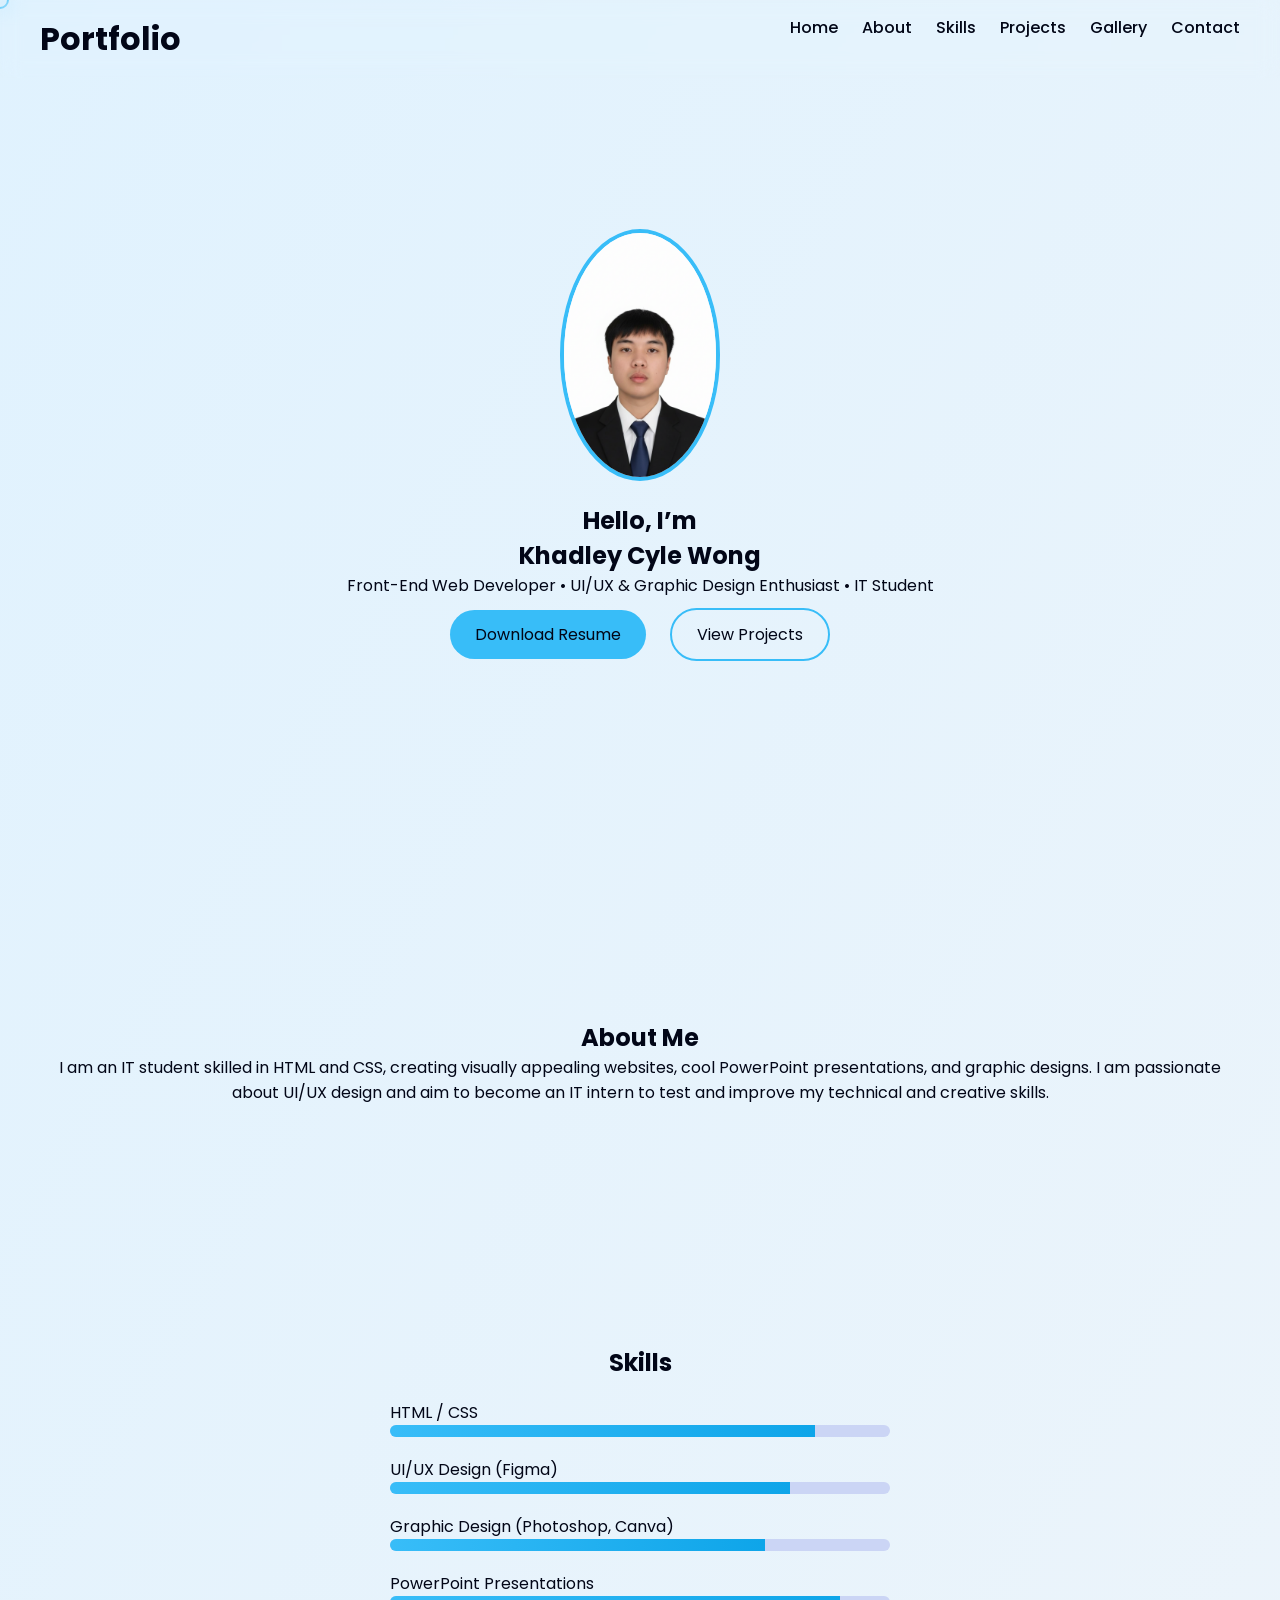
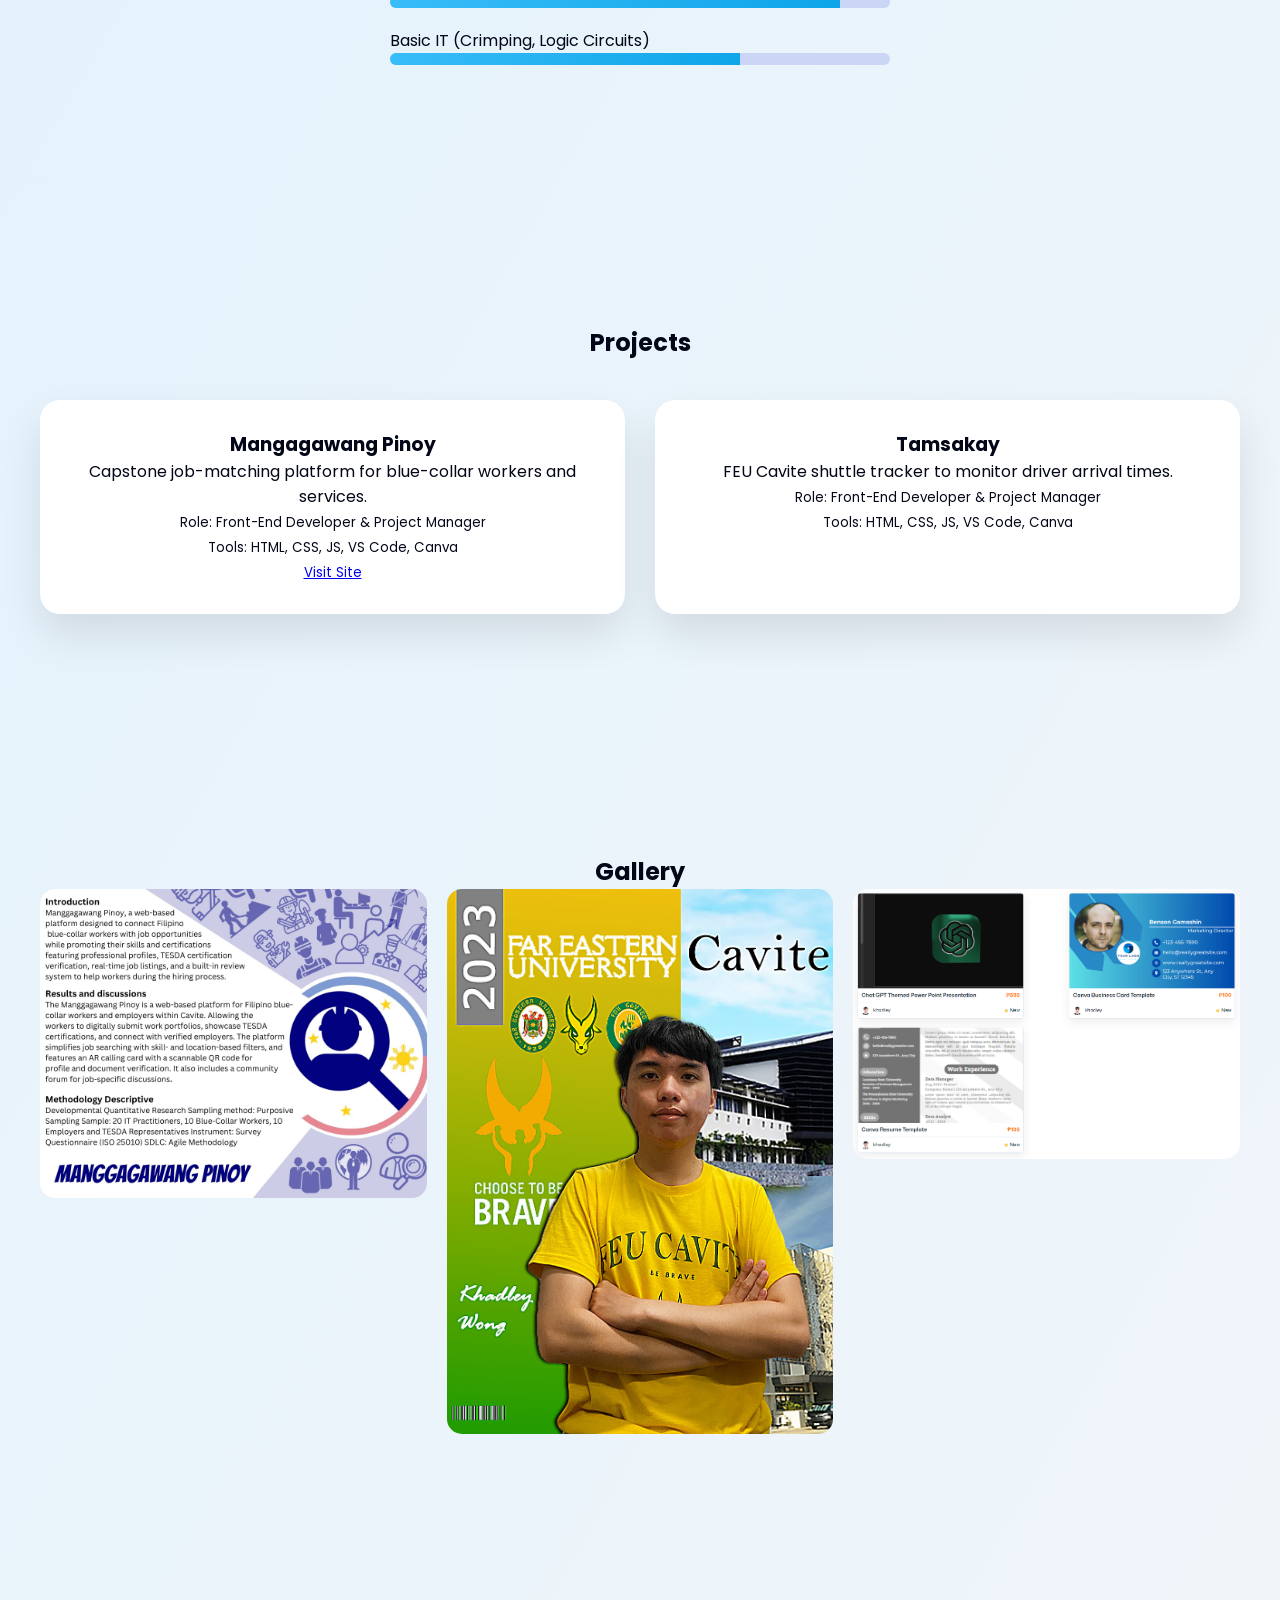
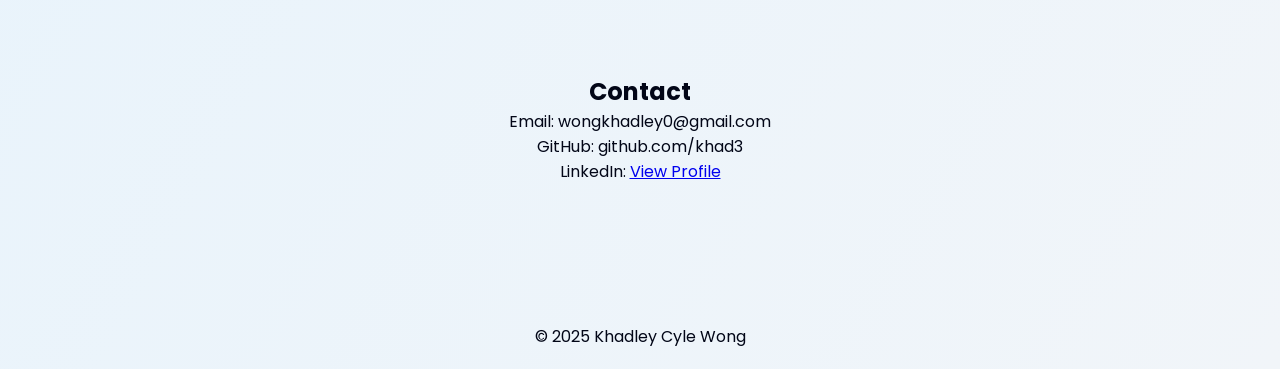
==== index.html @ 045ed9ed "gallery images are now available" ====
<!DOCTYPE html>
<html lang="en">
<head>
  <meta charset="UTF-8">
  <meta name="viewport" content="width=device-width, initial-scale=1.0">
  <title>Khadley Cyle Wong | Portfolio</title>

  <link rel="stylesheet" href="style.css">
  <link href="https://fonts.googleapis.com/css2?family=Poppins:wght@300;400;600;700&display=swap" rel="stylesheet">
</head>
<body>

<!-- LOADER -->
<div id="loader">
  <span>Loading Portfolio...</span>
</div>

<!-- CUSTOM CURSOR -->
<div class="cursor"></div>

<header>
  <h1 class="logo">Portfolio</h1>
  <nav>
    <a href="#home">Home</a>
    <a href="#about">About</a>
    <a href="#skills">Skills</a>
    <a href="#projects">Projects</a>
    <a href="#gallery">Gallery</a>
    <a href="#contact">Contact</a>
  </nav>
</header>

<!-- HERO -->
<section id="home" class="hero">
  <div class="hero-content">
    <img src="images/profilepic.png" class="profile">
    <h2>Hello, I’m</h2>
    <h1 class="typing"></h1>
    <p>Front-End Web Developer • UI/UX & Graphic Design Enthusiast • IT Student</p>

    <div class="hero-buttons">
     <a href="files/resume.pdf" target="_blank" class="btn">
  Download Resume
</a>

      <a href="#projects" class="btn outline">View Projects</a>
    </div>
  </div>
</section>

<!-- ABOUT -->
<section id="about" class="section fade">
  <h2>About Me</h2>
  <p>
    I am an IT student skilled in HTML and CSS, creating visually appealing
    websites, cool PowerPoint presentations, and graphic designs.
    I am passionate about UI/UX design and aim to become an IT intern
    to test and improve my technical and creative skills.
  </p>
</section>

<!-- SKILLS -->
<section id="skills" class="section fade">
  <h2>Skills</h2>

  <div class="skill">
    <span>HTML / CSS</span>
    <div class="bar"><div style="width:85%"></div></div>
  </div>

  <div class="skill">
    <span>UI/UX Design (Figma)</span>
    <div class="bar"><div style="width:80%"></div></div>
  </div>

  <div class="skill">
    <span>Graphic Design (Photoshop, Canva)</span>
    <div class="bar"><div style="width:75%"></div></div>
  </div>

  <div class="skill">
    <span>PowerPoint Presentations</span>
    <div class="bar"><div style="width:90%"></div></div>
  </div>

  <div class="skill">
    <span>Basic IT (Crimping, Logic Circuits)</span>
    <div class="bar"><div style="width:70%"></div></div>
  </div>
</section>

<!-- PROJECTS -->
<section id="projects" class="section fade">
  <h2>Projects</h2>

  <div class="cards">

    <div class="card">
      <h3>Mangagawang Pinoy</h3>
      <p>
        Capstone job-matching platform for blue-collar workers and services.
      </p>
      <small>
        Role: Front-End Developer & Project Manager<br>
        Tools: HTML, CSS, JS, VS Code, Canva<br>
        <a href="https://manggagawangpinoy.com" target="_blank">Visit Site</a>
      </small>
    </div>

    <div class="card">
      <h3>Tamsakay</h3>
      <p>
        FEU Cavite shuttle tracker to monitor driver arrival times.
      </p>
      <small>
        Role: Front-End Developer & Project Manager<br>
        Tools: HTML, CSS, JS, VS Code, Canva
      </small>
    </div>

  </div>
</section>

<!-- GALLERY -->
<section id="gallery" class="section fade">
  <h2>Gallery</h2>

  <div class="gallery">
    <img src="images/gallery-1.png">
    <img src="images/gallery-2.png">
    <img src="images/gallery-3.png">
  </div>
</section>

<!-- CONTACT -->
<section id="contact" class="section fade">
  <h2>Contact</h2>
  <p>Email: wongkhadley0@gmail.com</p>
  <p>GitHub: github.com/khad3</p>
  <p>
    LinkedIn:
    <a href="https://www.linkedin.com/in/khadley-cyle-wong-864370286/" target="_blank">
      View Profile
    </a>
  </p>
</section>

<footer>
  <p>© 2025 Khadley Cyle Wong</p>
</footer>

<script src="script.js"></script>
</body>
</html>
---- style.css ----
* {
  margin: 0;
  padding: 0;
  box-sizing: border-box;
  font-family: 'Poppins', sans-serif;
}

body {
  background: linear-gradient(120deg, #e0f2fe, #f1f5f9);
  color: #020617;
}

/* LOADER */
#loader {
  position: fixed;
  inset: 0;
  background: #0f172a;
  color: #38bdf8;
  display: flex;
  justify-content: center;
  align-items: center;
  z-index: 9999;
  font-size: 1.5rem;
}

/* CURSOR */
.cursor {
  width: 18px;
  height: 18px;
  border: 2px solid #38bdf8;
  border-radius: 50%;
  position: fixed;
  pointer-events: none;
  transform: translate(-50%, -50%);
}

/* HEADER */
header {
  position: fixed;
  top: 0;
  width: 100%;
  padding: 15px 40px;
  display: flex;
  justify-content: space-between;
  backdrop-filter: blur(10px);
  z-index: 100;
}

nav a {
  margin-left: 20px;
  text-decoration: none;
  color: #020617;
  font-weight: 500;
}

/* HERO */
.hero {
  height: 100vh;
  display: flex;
  justify-content: center;
  align-items: center;
}

.hero-content {
  text-align: center;
  animation: float 4s ease-in-out infinite;
}

@keyframes float {
  0% { transform: translateY(0); }
  50% { transform: translateY(-15px); }
  100% { transform: translateY(0); }
}

.profile {
  width: 160px;
  border-radius: 50%;
  border: 4px solid #38bdf8;
  margin-bottom: 15px;
}

/* BUTTONS */
.btn {
  padding: 12px 25px;
  background: #38bdf8;
  color: #020617;
  border-radius: 30px;
  text-decoration: none;
  margin: 10px;
  display: inline-block;
  transition: transform 0.3s;
}

.btn.outline {
  background: transparent;
  border: 2px solid #38bdf8;
}

.btn:hover {
  transform: scale(1.15);
}

/* SECTIONS */
.section {
  padding: 120px 40px;
  text-align: center;
}

/* SKILLS */
.skill {
  margin: 20px auto;
  max-width: 500px;
  text-align: left;
}

.bar {
  background: #cbd5f5;
  border-radius: 20px;
  overflow: hidden;
}

.bar div {
  height: 12px;
  background: linear-gradient(90deg, #38bdf8, #0ea5e9);
  animation: load 2s;
}

@keyframes load {
  from { width: 0; }
}

/* CARDS */
.cards {
  display: grid;
  grid-template-columns: repeat(auto-fit, minmax(260px, 1fr));
  gap: 30px;
  margin-top: 40px;
}

.card {
  padding: 30px;
  border-radius: 20px;
  background: white;
  box-shadow: 0 20px 40px rgba(0,0,0,0.1);
  transition: transform 0.4s;
}

.card:hover {
  transform: rotateX(8deg) rotateY(-8deg);
}

/* GALLERY */
.gallery {
  display: grid;
  grid-template-columns: repeat(auto-fit, minmax(200px, 1fr));
  gap: 20px;
}

.gallery img {
  width: 100%;
  border-radius: 15px;
  transition: transform 0.3s;
}

.gallery img:hover {
  transform: scale(1.1);
}

/* FADE */
.fade {
  opacity: 0;
  transform: translateY(40px);
  transition: 1s;
}

.fade.show {
  opacity: 1;
  transform: none;
}

/* FOOTER */
footer {
  padding: 20px;
  text-align: center;
}
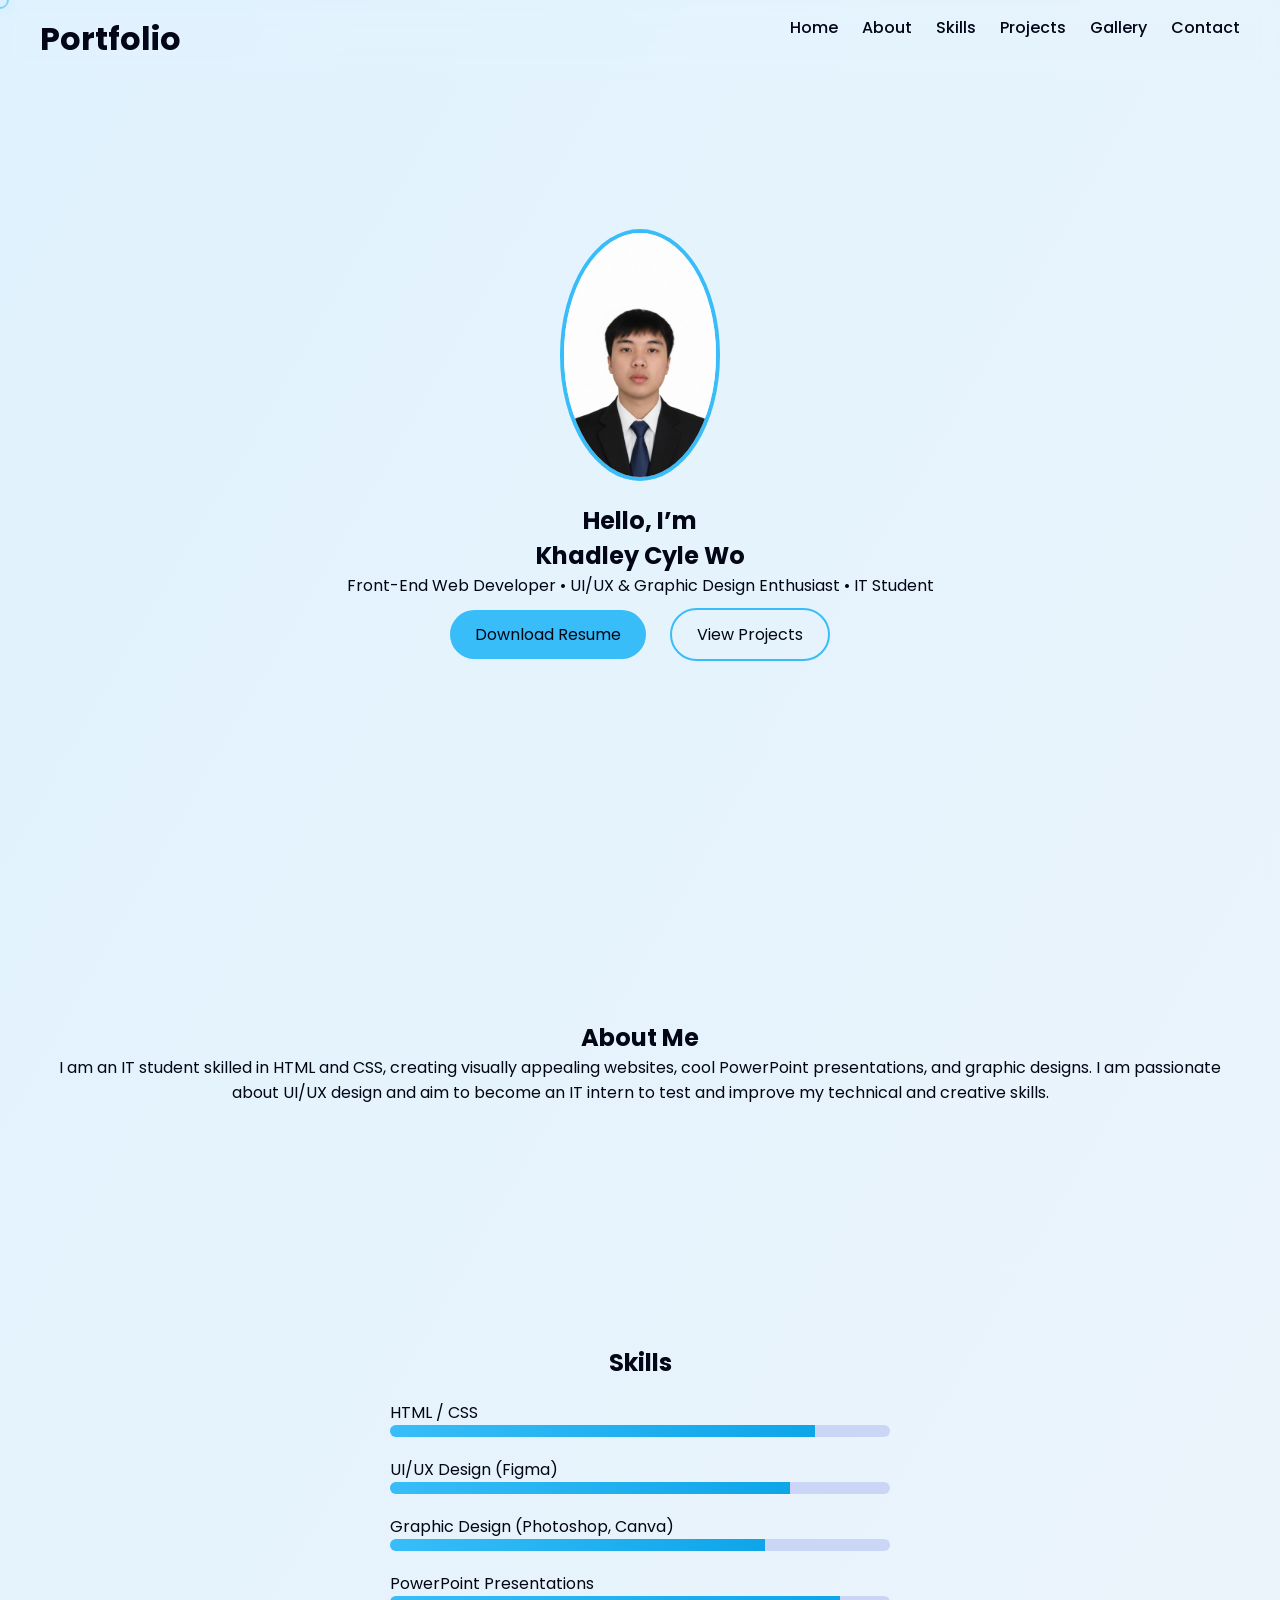
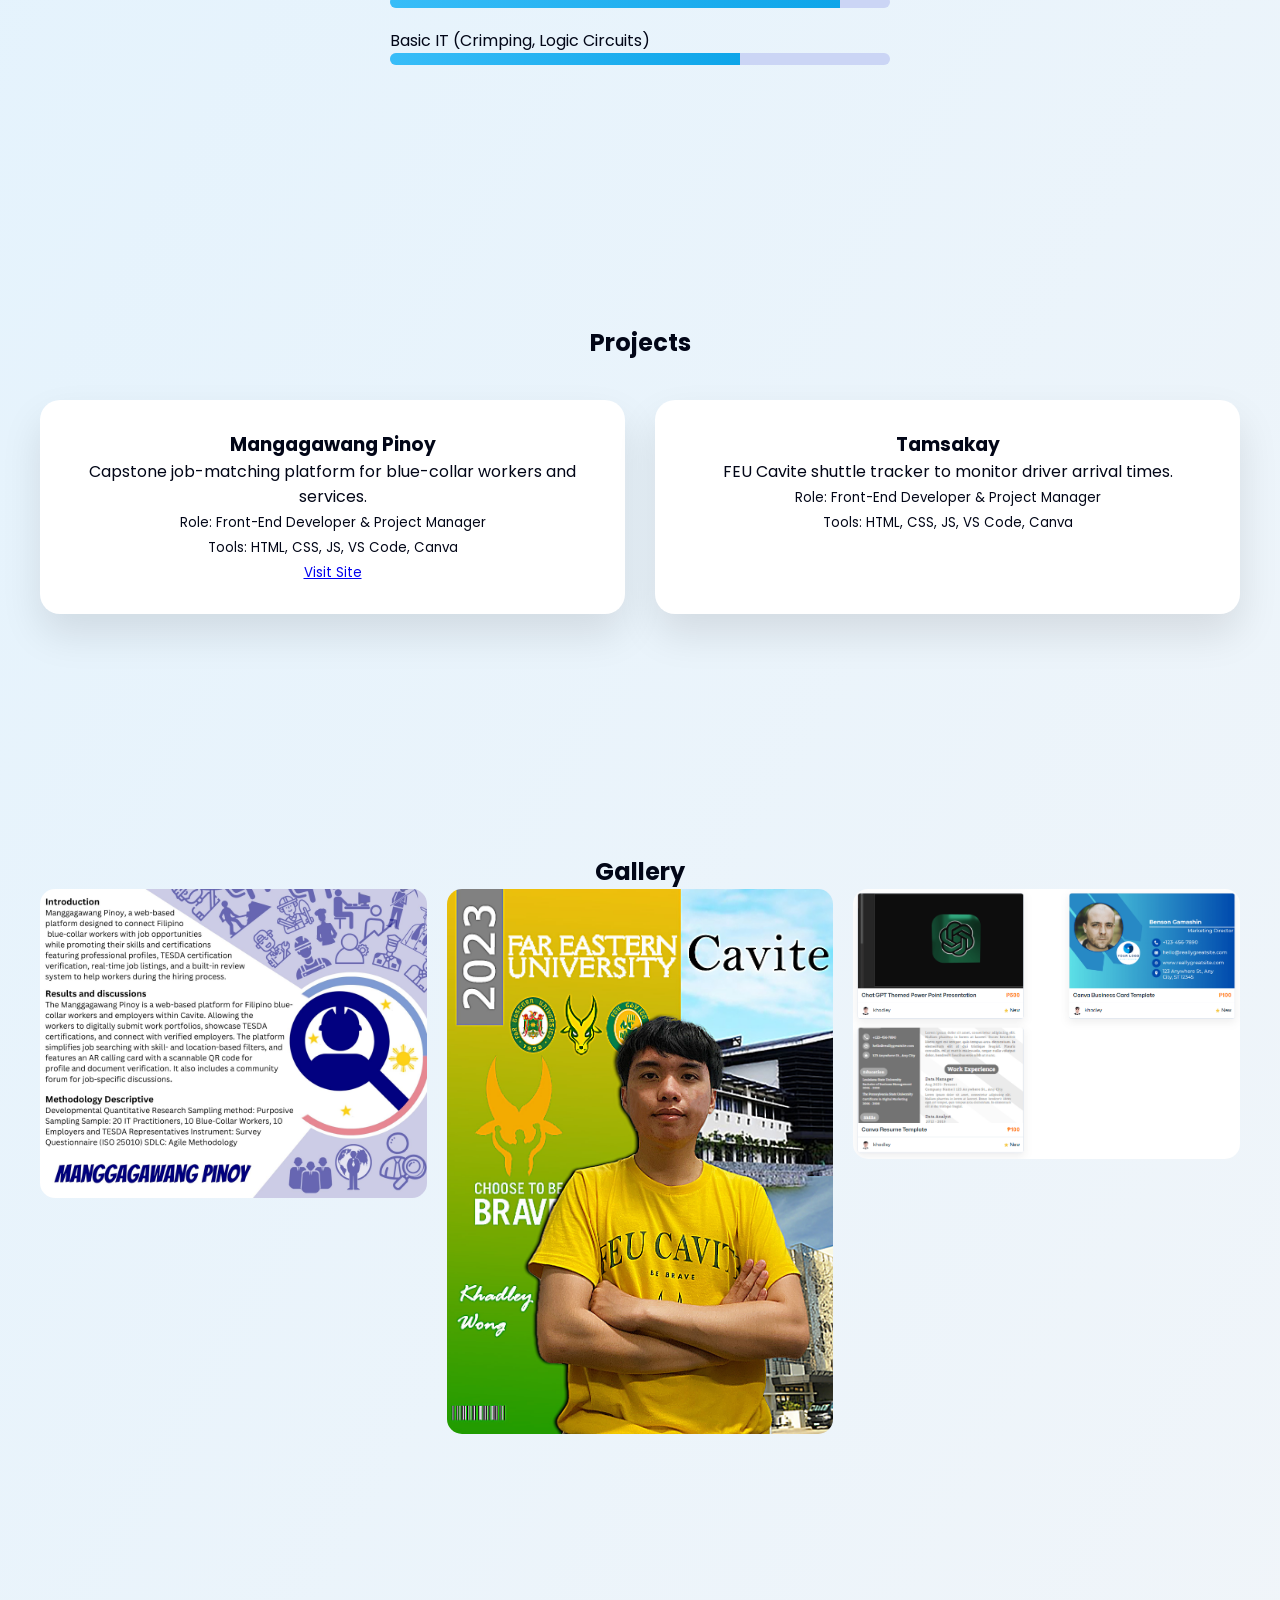
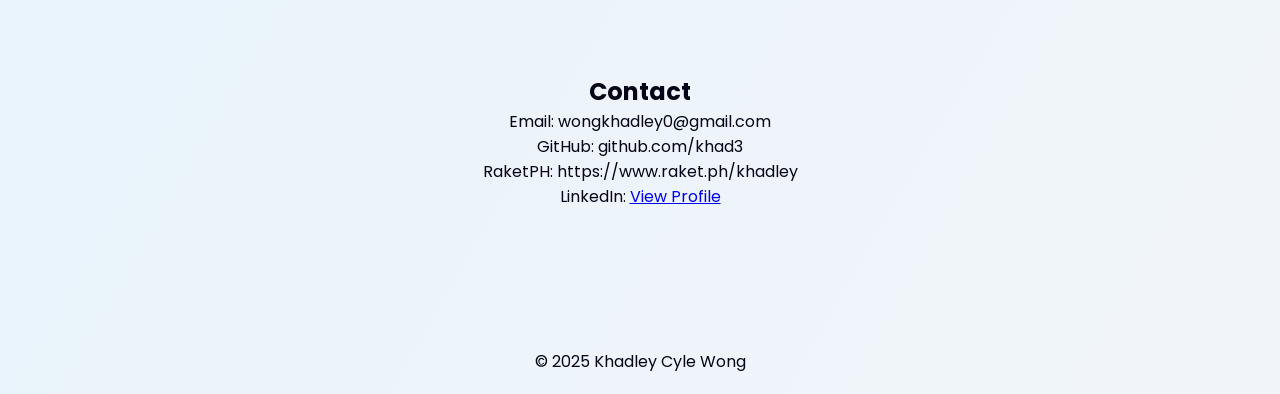
==== commit 76fe8880: "raket contact" ====
--- a/index.html
+++ b/index.html
@@ -137,6 +137,7 @@
   <h2>Contact</h2>
   <p>Email: wongkhadley0@gmail.com</p>
   <p>GitHub: github.com/khad3</p>
+  <p>RaketPH: https://www.raket.ph/khadley</p>
   <p>
     LinkedIn:
     <a href="https://www.linkedin.com/in/khadley-cyle-wong-864370286/" target="_blank">
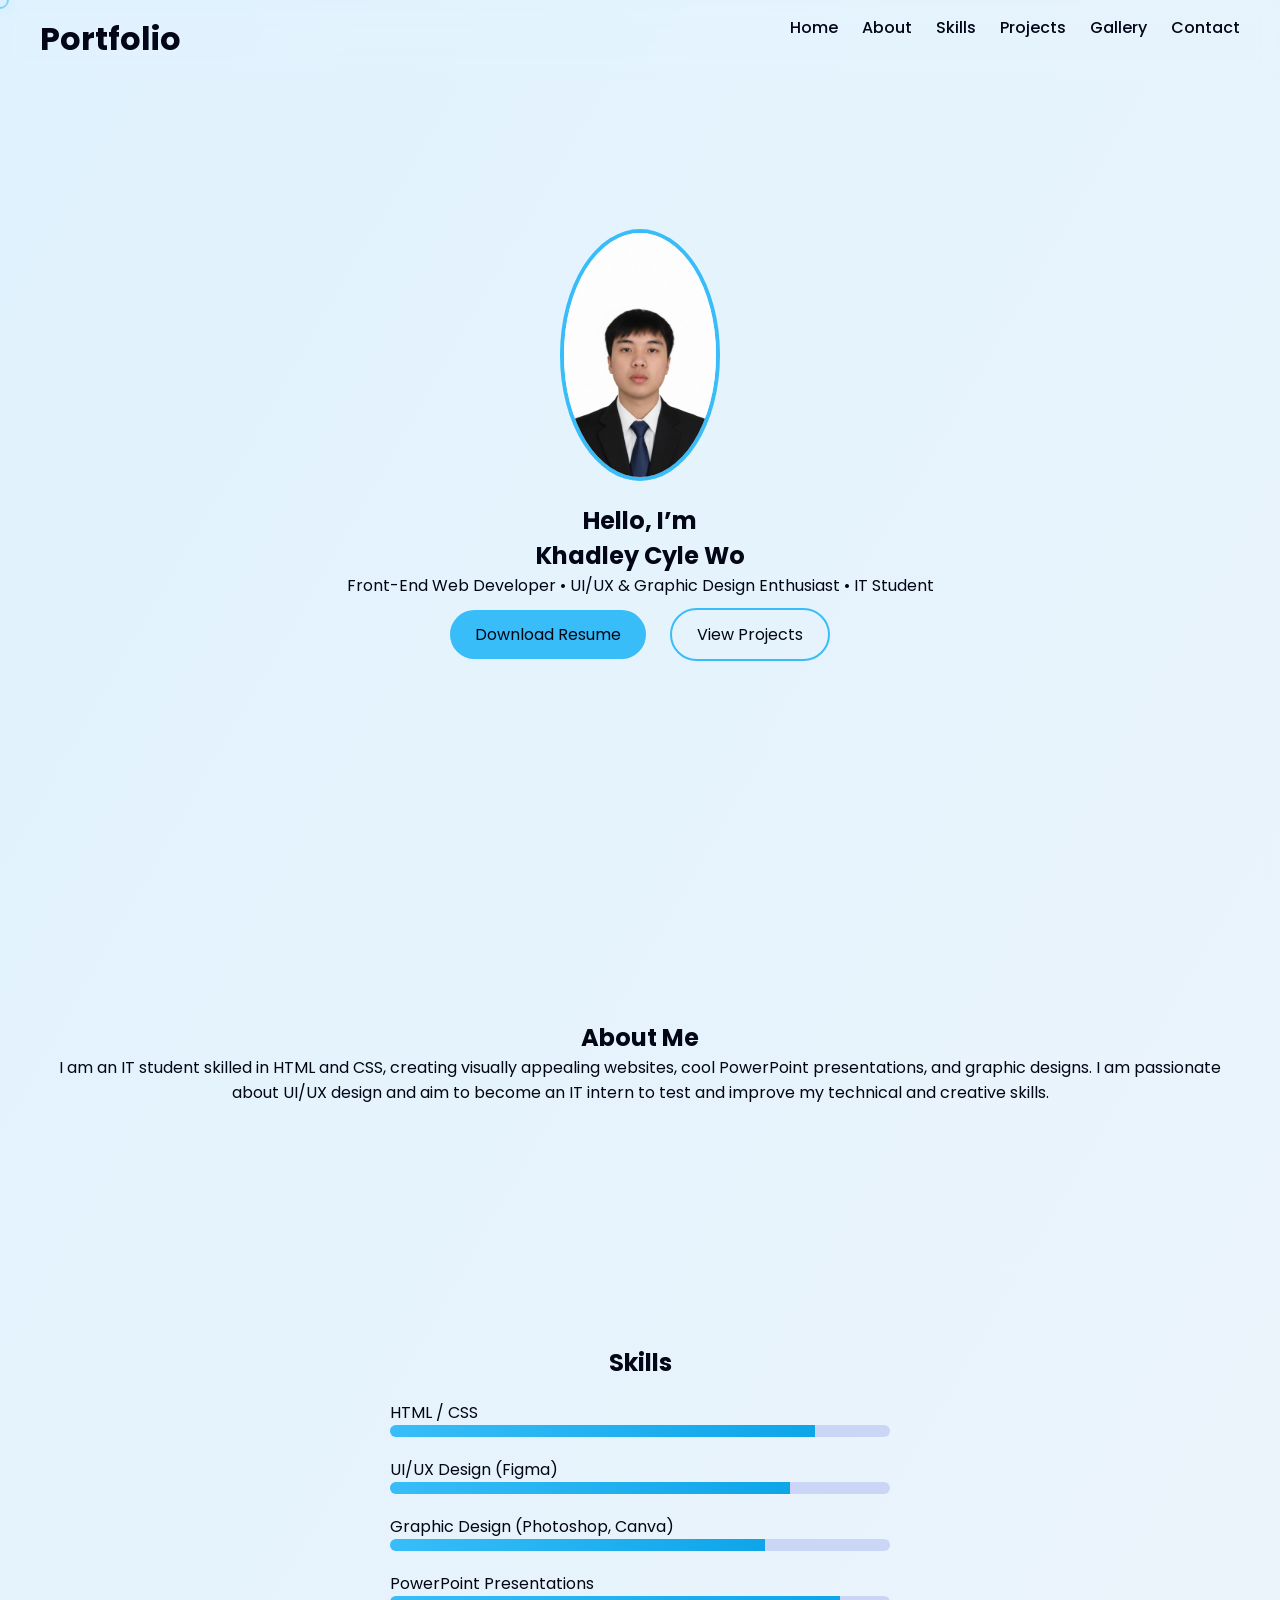
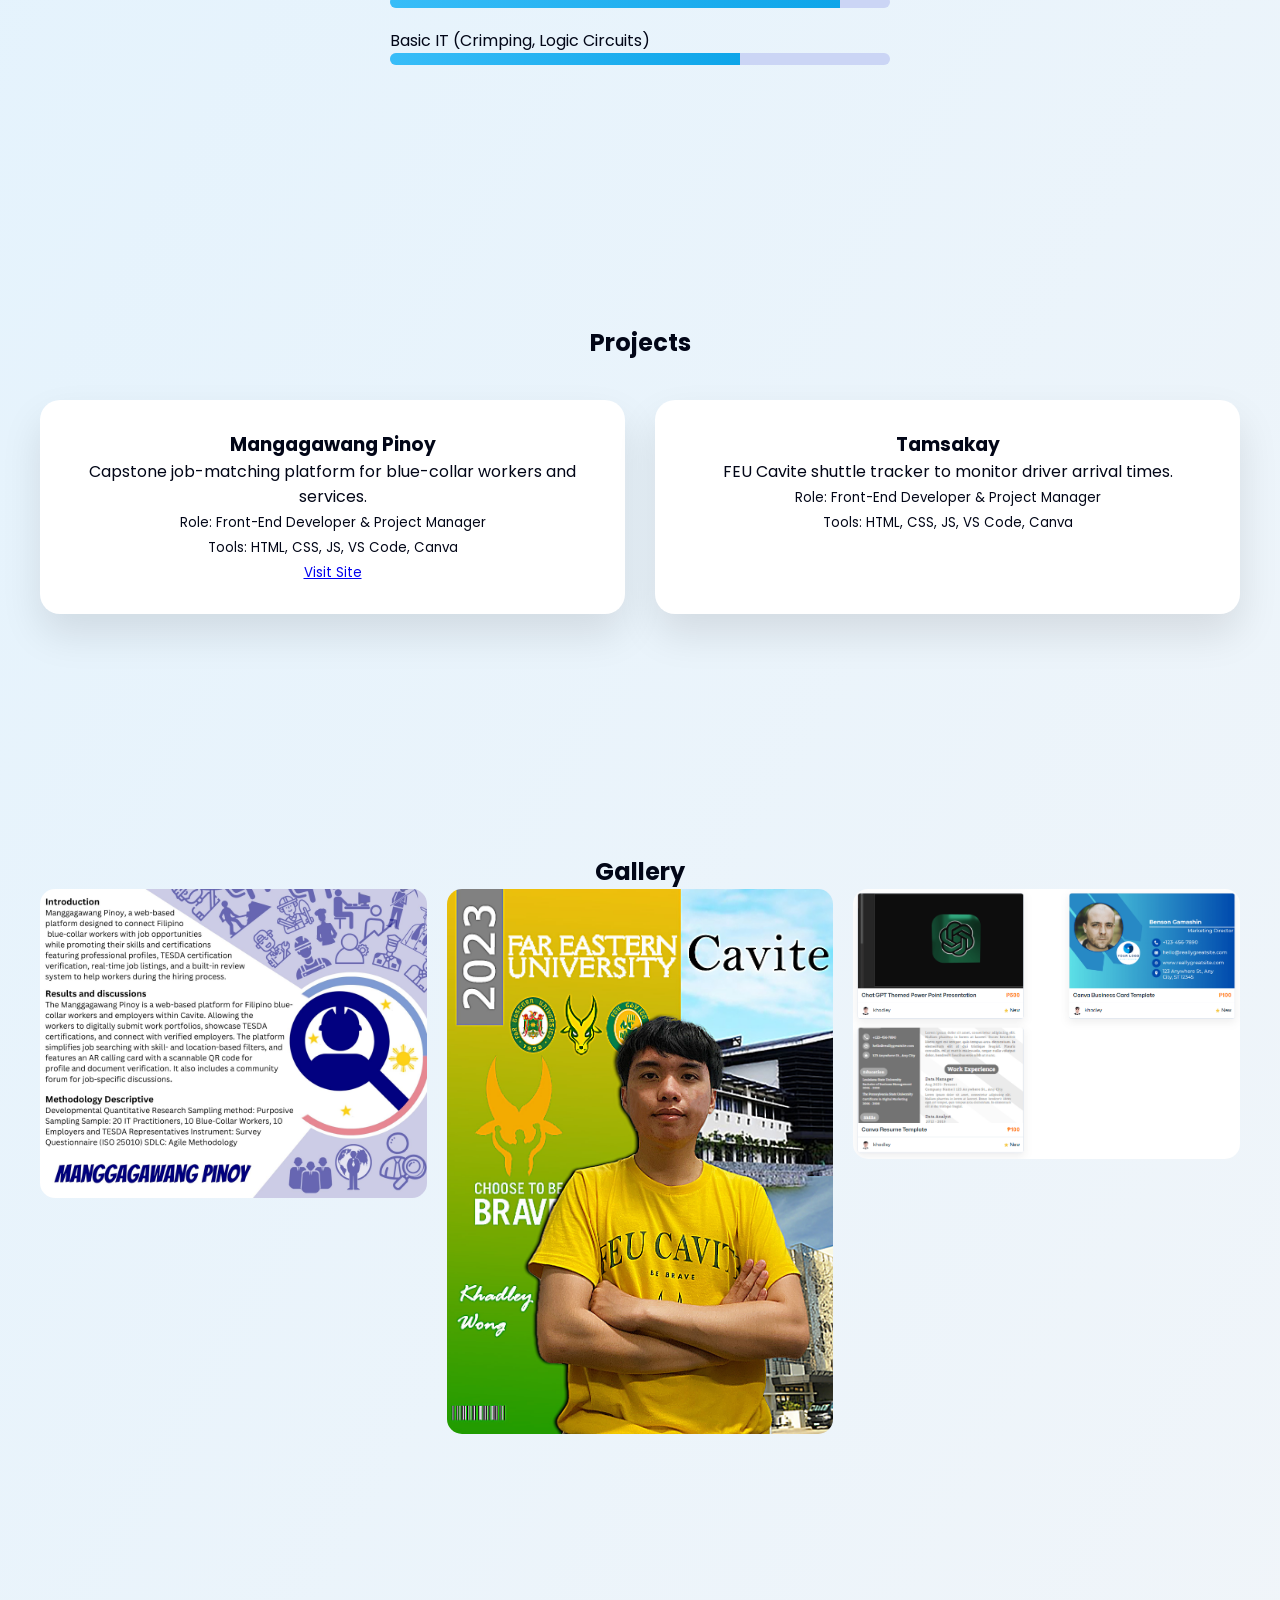
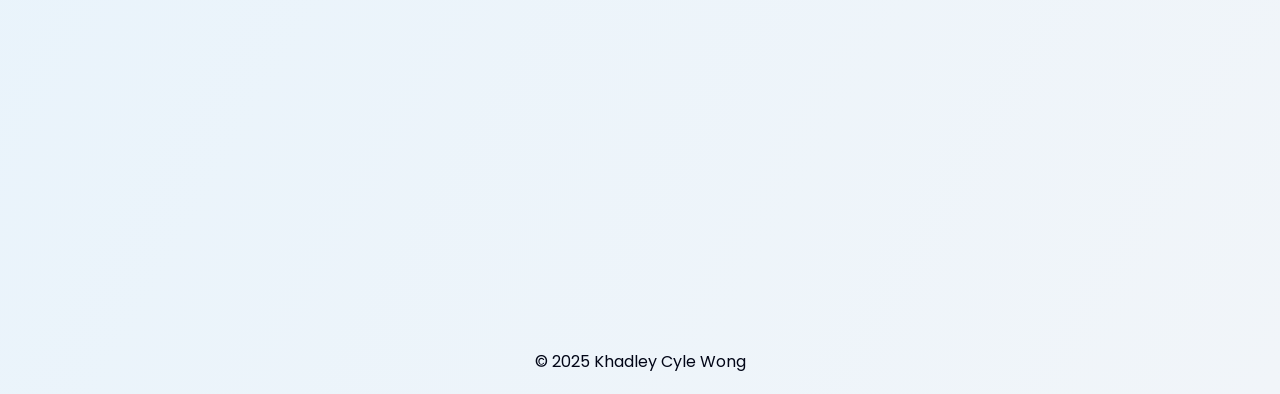
==== commit 56d69c1e: "view profile" ====
--- a/index.html
+++ b/index.html
@@ -136,8 +136,8 @@
 <section id="contact" class="section fade">
   <h2>Contact</h2>
   <p>Email: wongkhadley0@gmail.com</p>
-  <p>GitHub: github.com/khad3</p>
-  <p>RaketPH: https://www.raket.ph/khadley</p>
+  <p>GitHub:<a href="https://github.com/khad3" target="_blank">View Profile</a></p>
+  <p>RaketPH:<a href="https://www.raket.ph/khadley" target="_blank">View Profile</a></p>
   <p>
     LinkedIn:
     <a href="https://www.linkedin.com/in/khadley-cyle-wong-864370286/" target="_blank">
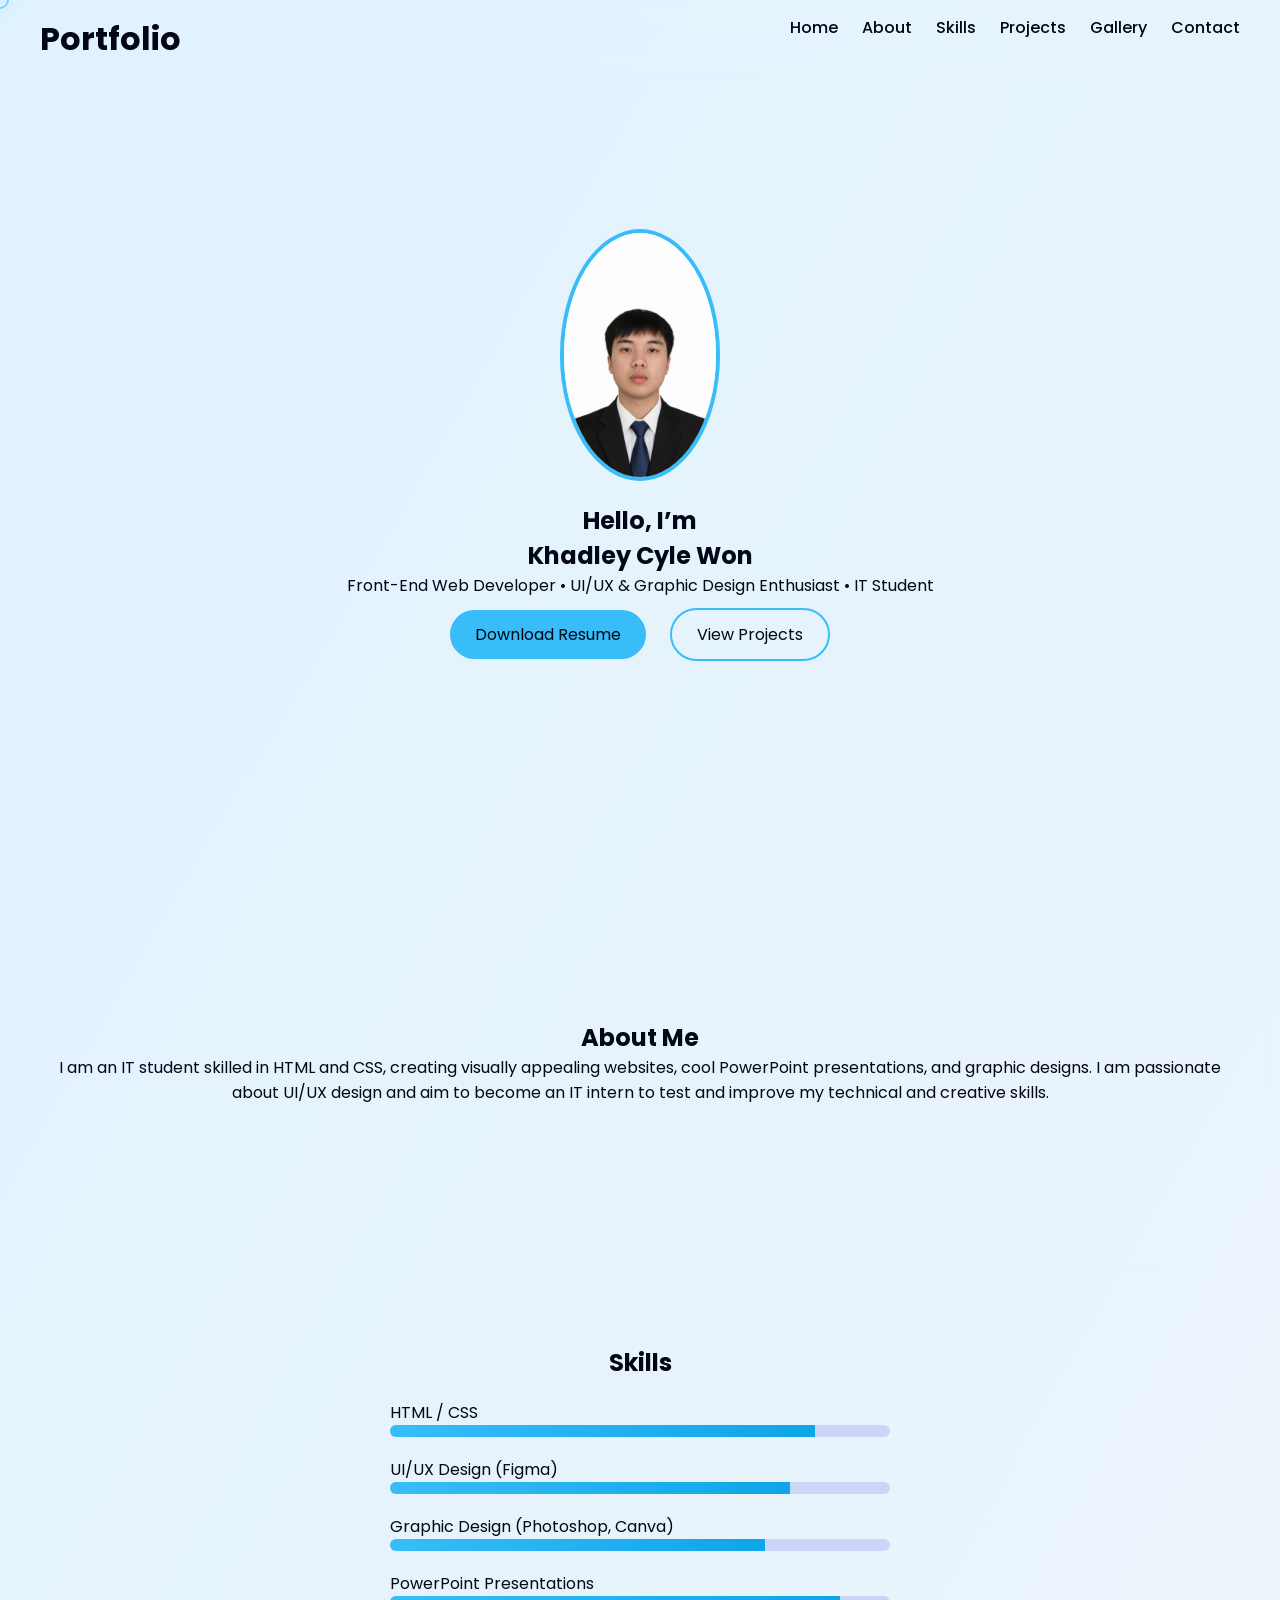
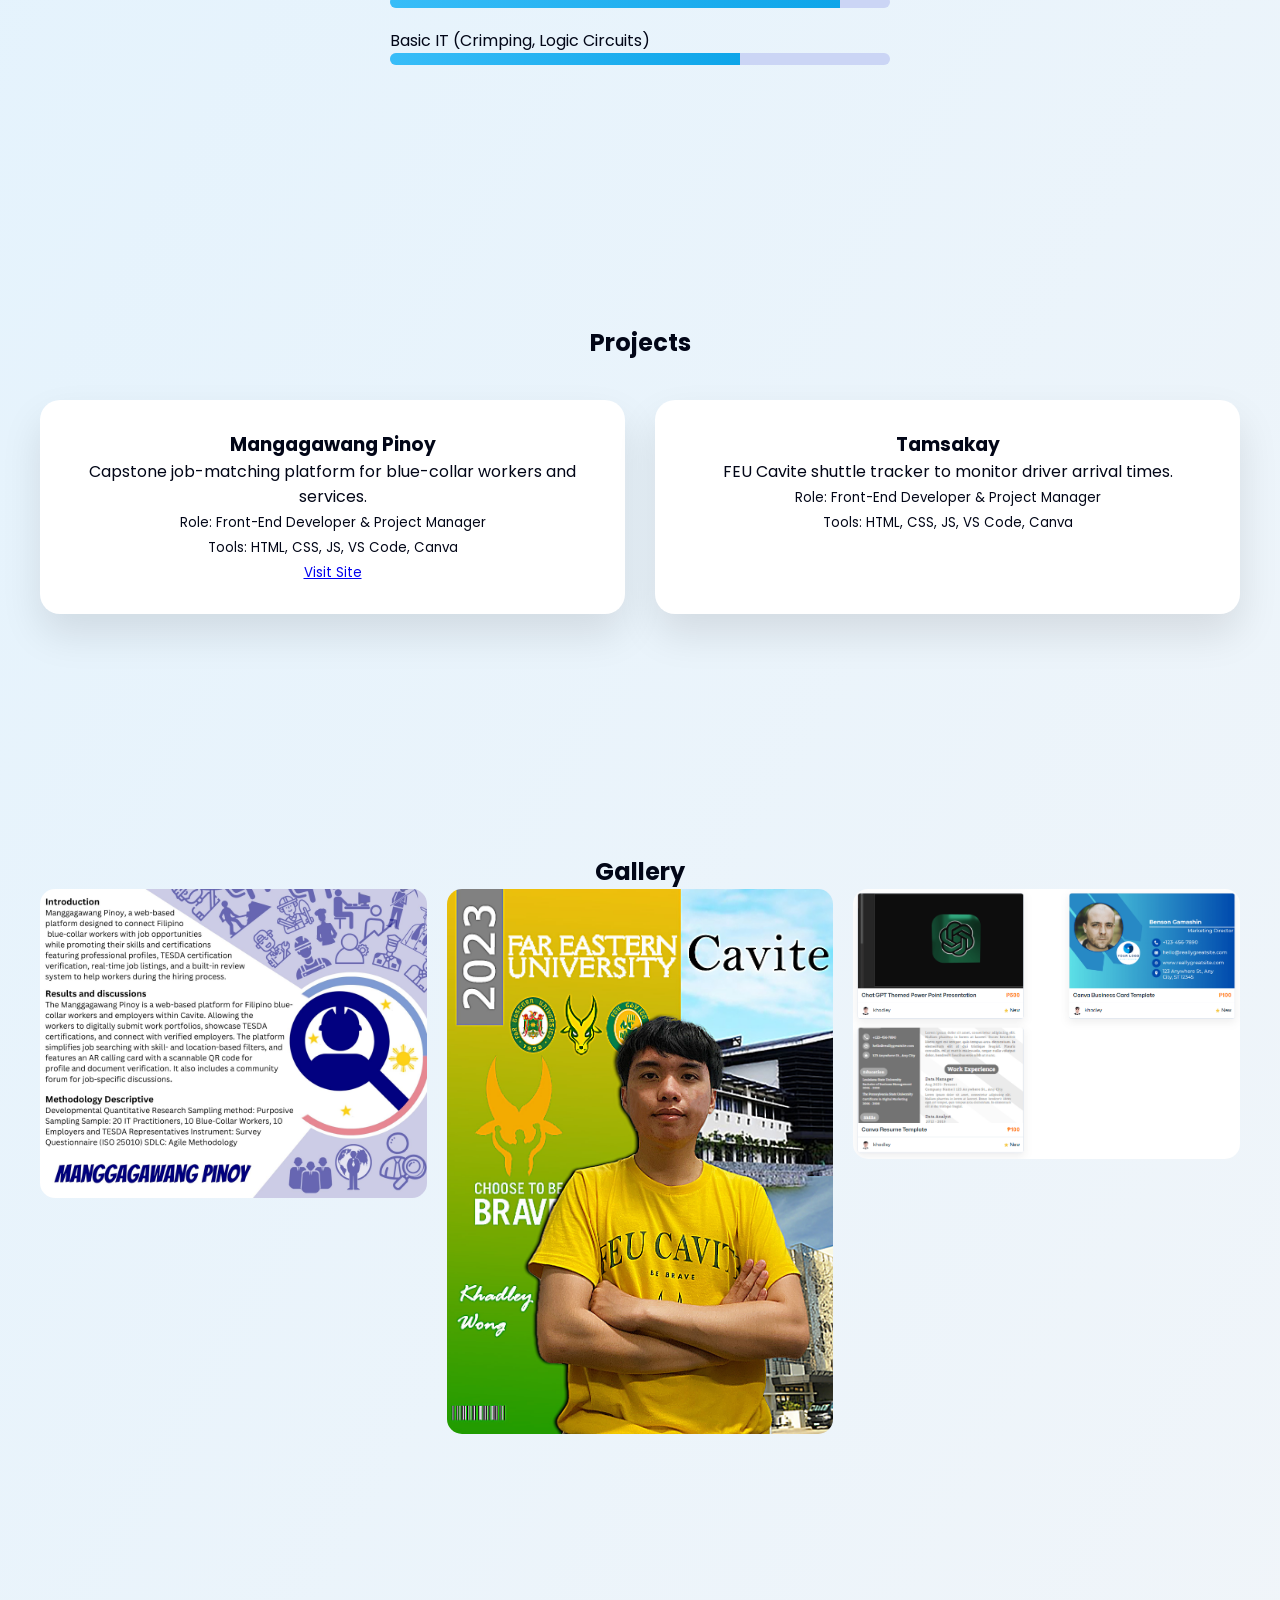
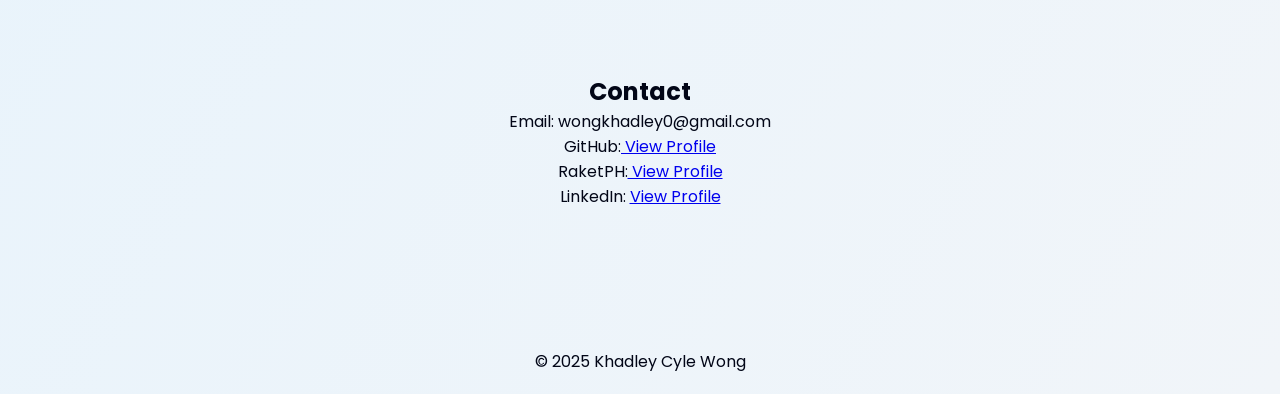
==== commit 2ae490e2: "space" ====
--- a/index.html
+++ b/index.html
@@ -136,8 +136,8 @@
 <section id="contact" class="section fade">
   <h2>Contact</h2>
   <p>Email: wongkhadley0@gmail.com</p>
-  <p>GitHub:<a href="https://github.com/khad3" target="_blank">View Profile</a></p>
-  <p>RaketPH:<a href="https://www.raket.ph/khadley" target="_blank">View Profile</a></p>
+  <p>GitHub:<a href="https://github.com/khad3" target="_blank"> View Profile</a></p>
+  <p>RaketPH:<a href="https://www.raket.ph/khadley" target="_blank"> View Profile</a></p>
   <p>
     LinkedIn:
     <a href="https://www.linkedin.com/in/khadley-cyle-wong-864370286/" target="_blank">
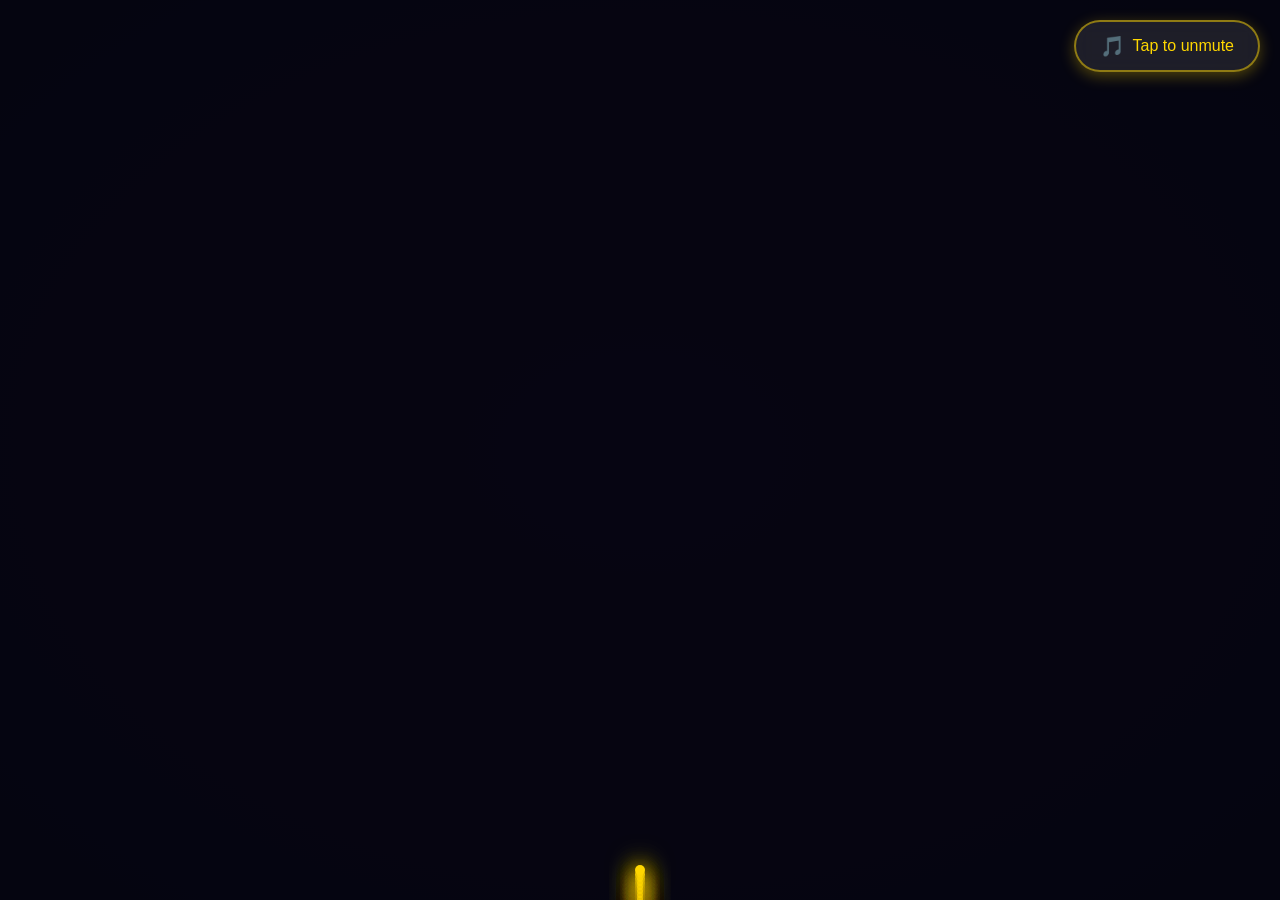
==== commit c89d4385: "sana okay nayan lahat" ====
--- a/index.html
+++ b/index.html
@@ -1,155 +1,77 @@
 <!DOCTYPE html>
 <html lang="en">
 <head>
-  <meta charset="UTF-8">
-  <meta name="viewport" content="width=device-width, initial-scale=1.0">
-  <title>Khadley Cyle Wong | Portfolio</title>
-
-  <link rel="stylesheet" href="style.css">
-  <link href="https://fonts.googleapis.com/css2?family=Poppins:wght@300;400;600;700&display=swap" rel="stylesheet">
+    <meta charset="UTF-8">
+    <meta name="viewport" content="width=device-width, initial-scale=1.0">
+    <title>Happy Birthday Yeobo 💖</title>
+    <link rel="stylesheet" href="style.css">
 </head>
 <body>
+    <!-- BACKGROUND MUSIC (Auto-muted, user can unmute) -->
+    <audio id="bgMusic" loop>
+        <!-- Replace with your romantic instrumental MP3 -->
+        <source src="romantic-music.mp3" type="audio/mpeg">
+    </audio>
+    
+    <!-- UNMUTE BUTTON -->
+    <button id="unmuteBtn" class="unmute-btn">
+        <span class="music-icon">🎵</span>
+        <span class="unmute-text">Tap to unmute</span>
+    </button>
 
-<!-- LOADER -->
-<div id="loader">
-  <span>Loading Portfolio...</span>
-</div>
+    <!-- FIREWORK CANVAS (For opening animation) -->
+    <canvas id="fireworkCanvas"></canvas>
 
-<!-- CUSTOM CURSOR -->
-<div class="cursor"></div>
+    <!-- MAIN CONTENT (Hidden until after firework explosion) -->
+    <div id="mainContent" class="main-content hidden">
+        <!-- FLOATING PHOTOS CONTAINER -->
+        <div id="photosContainer" class="photos-container">
+            <!-- Photos will be dynamically inserted here -->
+        </div>
 
-<header>
-  <h1 class="logo">Portfolio</h1>
-  <nav>
-    <a href="#home">Home</a>
-    <a href="#about">About</a>
-    <a href="#skills">Skills</a>
-    <a href="#projects">Projects</a>
-    <a href="#gallery">Gallery</a>
-    <a href="#contact">Contact</a>
-  </nav>
-</header>
+        <!-- CENTER MESSAGE -->
+        <div class="center-message">
+            <h1 class="birthday-title">HAPPY BIRTHDAY YEOBO</h1>
+            <div class="sparkle-particles" id="sparkleParticles"></div>
+            <button id="wishBtn" class="wish-button">
+                Make a Birthday Wish 💌
+            </button>
+        </div>
 
-<!-- HERO -->
-<section id="home" class="hero">
-  <div class="hero-content">
-    <img src="images/profilepic.png" class="profile">
-    <h2>Hello, I’m</h2>
-    <h1 class="typing"></h1>
-    <p>Front-End Web Developer • UI/UX & Graphic Design Enthusiast • IT Student</p>
-
-    <div class="hero-buttons">
-     <a href="files/resume.pdf" target="_blank" class="btn">
-  Download Resume
-</a>
-
-      <a href="#projects" class="btn outline">View Projects</a>
-    </div>
-  </div>
-</section>
-
-<!-- ABOUT -->
-<section id="about" class="section fade">
-  <h2>About Me</h2>
-  <p>
-    I am an IT student skilled in HTML and CSS, creating visually appealing
-    websites, cool PowerPoint presentations, and graphic designs.
-    I am passionate about UI/UX design and aim to become an IT intern
-    to test and improve my technical and creative skills.
-  </p>
-</section>
-
-<!-- SKILLS -->
-<section id="skills" class="section fade">
-  <h2>Skills</h2>
-
-  <div class="skill">
-    <span>HTML / CSS</span>
-    <div class="bar"><div style="width:85%"></div></div>
-  </div>
-
-  <div class="skill">
-    <span>UI/UX Design (Figma)</span>
-    <div class="bar"><div style="width:80%"></div></div>
-  </div>
-
-  <div class="skill">
-    <span>Graphic Design (Photoshop, Canva)</span>
-    <div class="bar"><div style="width:75%"></div></div>
-  </div>
-
-  <div class="skill">
-    <span>PowerPoint Presentations</span>
-    <div class="bar"><div style="width:90%"></div></div>
-  </div>
-
-  <div class="skill">
-    <span>Basic IT (Crimping, Logic Circuits)</span>
-    <div class="bar"><div style="width:70%"></div></div>
-  </div>
-</section>
-
-<!-- PROJECTS -->
-<section id="projects" class="section fade">
-  <h2>Projects</h2>
-
-  <div class="cards">
-
-    <div class="card">
-      <h3>Mangagawang Pinoy</h3>
-      <p>
-        Capstone job-matching platform for blue-collar workers and services.
-      </p>
-      <small>
-        Role: Front-End Developer & Project Manager<br>
-        Tools: HTML, CSS, JS, VS Code, Canva<br>
-        <a href="https://manggagawangpinoy.com" target="_blank">Visit Site</a>
-      </small>
+        <!-- FLOATING HEARTS -->
+        <div class="floating-hearts" id="floatingHearts"></div>
     </div>
 
-    <div class="card">
-      <h3>Tamsakay</h3>
-      <p>
-        FEU Cavite shuttle tracker to monitor driver arrival times.
-      </p>
-      <small>
-        Role: Front-End Developer & Project Manager<br>
-        Tools: HTML, CSS, JS, VS Code, Canva
-      </small>
+    <!-- BIRTHDAY WISH MODAL -->
+    <div id="wishModal" class="modal hidden">
+        <div class="modal-backdrop"></div>
+        <div class="modal-content">
+            <button class="modal-close" id="modalClose">&times;</button>
+            <h2 class="modal-title">✨ Your Birthday Wish ✨</h2>
+            <p class="modal-subtitle">Make a wish and let the universe hear it...</p>
+            
+            <form id="wishForm">
+                <textarea 
+                    id="wishText" 
+                    class="wish-textarea" 
+                    placeholder="What is your birthday wish?"
+                    rows="6"
+                    required
+                ></textarea>
+                
+                <button type="submit" class="submit-btn">
+                    <span class="btn-text">Send My Wish</span>
+                    <span class="btn-sparkle">✨</span>
+                </button>
+            </form>
+
+            <div id="successMessage" class="success-message hidden">
+                <div class="success-icon">🎉</div>
+                <p>Your wish has been sent! 💖</p>
+            </div>
+        </div>
     </div>
 
-  </div>
-</section>
-
-<!-- GALLERY -->
-<section id="gallery" class="section fade">
-  <h2>Gallery</h2>
-
-  <div class="gallery">
-    <img src="images/gallery-1.png">
-    <img src="images/gallery-2.png">
-    <img src="images/gallery-3.png">
-  </div>
-</section>
-
-<!-- CONTACT -->
-<section id="contact" class="section fade">
-  <h2>Contact</h2>
-  <p>Email: wongkhadley0@gmail.com</p>
-  <p>GitHub:<a href="https://github.com/khad3" target="_blank"> View Profile</a></p>
-  <p>RaketPH:<a href="https://www.raket.ph/khadley" target="_blank"> View Profile</a></p>
-  <p>
-    LinkedIn:
-    <a href="https://www.linkedin.com/in/khadley-cyle-wong-864370286/" target="_blank">
-      View Profile
-    </a>
-  </p>
-</section>
-
-<footer>
-  <p>© 2025 Khadley Cyle Wong</p>
-</footer>
-
-<script src="script.js"></script>
+    <script src="script.js"></script>
 </body>
 </html>
--- a/style.css
+++ b/style.css
@@ -1,185 +1,607 @@
+/* ========================================
+   GLOBAL STYLES & RESET
+   ======================================== */
 * {
-  margin: 0;
-  padding: 0;
-  box-sizing: border-box;
-  font-family: 'Poppins', sans-serif;
+    margin: 0;
+    padding: 0;
+    box-sizing: border-box;
 }
 
 body {
-  background: linear-gradient(120deg, #e0f2fe, #f1f5f9);
-  color: #020617;
-}
-
-/* LOADER */
-#loader {
-  position: fixed;
-  inset: 0;
-  background: #0f172a;
-  color: #38bdf8;
-  display: flex;
-  justify-content: center;
-  align-items: center;
-  z-index: 9999;
-  font-size: 1.5rem;
-}
-
-/* CURSOR */
-.cursor {
-  width: 18px;
-  height: 18px;
-  border: 2px solid #38bdf8;
-  border-radius: 50%;
-  position: fixed;
-  pointer-events: none;
-  transform: translate(-50%, -50%);
-}
-
-/* HEADER */
-header {
-  position: fixed;
-  top: 0;
-  width: 100%;
-  padding: 15px 40px;
-  display: flex;
-  justify-content: space-between;
-  backdrop-filter: blur(10px);
-  z-index: 100;
-}
-
-nav a {
-  margin-left: 20px;
-  text-decoration: none;
-  color: #020617;
-  font-weight: 500;
-}
-
-/* HERO */
-.hero {
-  height: 100vh;
-  display: flex;
-  justify-content: center;
-  align-items: center;
-}
-
-.hero-content {
-  text-align: center;
-  animation: float 4s ease-in-out infinite;
-}
-
-@keyframes float {
-  0% { transform: translateY(0); }
-  50% { transform: translateY(-15px); }
-  100% { transform: translateY(0); }
-}
-
-.profile {
-  width: 160px;
-  border-radius: 50%;
-  border: 4px solid #38bdf8;
-  margin-bottom: 15px;
-}
-
-/* BUTTONS */
-.btn {
-  padding: 12px 25px;
-  background: #38bdf8;
-  color: #020617;
-  border-radius: 30px;
-  text-decoration: none;
-  margin: 10px;
-  display: inline-block;
-  transition: transform 0.3s;
-}
-
-.btn.outline {
-  background: transparent;
-  border: 2px solid #38bdf8;
-}
-
-.btn:hover {
-  transform: scale(1.15);
-}
-
-/* SECTIONS */
-.section {
-  padding: 120px 40px;
-  text-align: center;
-}
-
-/* SKILLS */
-.skill {
-  margin: 20px auto;
-  max-width: 500px;
-  text-align: left;
-}
-
-.bar {
-  background: #cbd5f5;
-  border-radius: 20px;
-  overflow: hidden;
-}
-
-.bar div {
-  height: 12px;
-  background: linear-gradient(90deg, #38bdf8, #0ea5e9);
-  animation: load 2s;
-}
-
-@keyframes load {
-  from { width: 0; }
-}
-
-/* CARDS */
-.cards {
-  display: grid;
-  grid-template-columns: repeat(auto-fit, minmax(260px, 1fr));
-  gap: 30px;
-  margin-top: 40px;
-}
-
-.card {
-  padding: 30px;
-  border-radius: 20px;
-  background: white;
-  box-shadow: 0 20px 40px rgba(0,0,0,0.1);
-  transition: transform 0.4s;
-}
-
-.card:hover {
-  transform: rotateX(8deg) rotateY(-8deg);
-}
-
-/* GALLERY */
-.gallery {
-  display: grid;
-  grid-template-columns: repeat(auto-fit, minmax(200px, 1fr));
-  gap: 20px;
-}
-
-.gallery img {
-  width: 100%;
-  border-radius: 15px;
-  transition: transform 0.3s;
-}
-
-.gallery img:hover {
-  transform: scale(1.1);
-}
-
-/* FADE */
-.fade {
-  opacity: 0;
-  transform: translateY(40px);
-  transition: 1s;
-}
-
-.fade.show {
-  opacity: 1;
-  transform: none;
-}
-
-/* FOOTER */
-footer {
-  padding: 20px;
-  text-align: center;
-}
+    font-family: 'Georgia', 'Times New Roman', serif;
+    overflow-x: hidden;
+    background: linear-gradient(135deg, #0a0a1a 0%, #1a0a2e 50%, #2d1347 100%);
+    position: relative;
+    min-height: 100vh;
+}
+
+/* ========================================
+   STARRY NIGHT BACKGROUND
+   ======================================== */
+body::before {
+    content: '';
+    position: fixed;
+    top: 0;
+    left: 0;
+    width: 100%;
+    height: 100%;
+    background-image: 
+        radial-gradient(2px 2px at 20% 30%, white, transparent),
+        radial-gradient(2px 2px at 60% 70%, white, transparent),
+        radial-gradient(1px 1px at 50% 50%, white, transparent),
+        radial-gradient(1px 1px at 80% 10%, white, transparent),
+        radial-gradient(2px 2px at 90% 60%, white, transparent),
+        radial-gradient(1px 1px at 33% 80%, white, transparent),
+        radial-gradient(1px 1px at 75% 25%, white, transparent);
+    background-size: 200% 200%;
+    animation: twinkle 8s ease-in-out infinite;
+    opacity: 0.6;
+    pointer-events: none;
+    z-index: 1;
+}
+
+@keyframes twinkle {
+    0%, 100% { opacity: 0.6; }
+    50% { opacity: 0.9; }
+}
+
+/* ========================================
+   UNMUTE BUTTON
+   ======================================== */
+.unmute-btn {
+    position: fixed;
+    top: 20px;
+    right: 20px;
+    z-index: 10000;
+    background: rgba(255, 255, 255, 0.1);
+    backdrop-filter: blur(10px);
+    border: 2px solid rgba(255, 215, 0, 0.5);
+    padding: 12px 24px;
+    border-radius: 50px;
+    color: gold;
+    font-size: 16px;
+    cursor: pointer;
+    display: flex;
+    align-items: center;
+    gap: 8px;
+    transition: all 0.3s ease;
+    box-shadow: 0 4px 15px rgba(255, 215, 0, 0.3);
+}
+
+.unmute-btn:hover {
+    background: rgba(255, 255, 255, 0.2);
+    transform: scale(1.05);
+    box-shadow: 0 6px 20px rgba(255, 215, 0, 0.5);
+}
+
+.unmute-btn.playing {
+    background: rgba(255, 215, 0, 0.2);
+}
+
+.music-icon {
+    font-size: 20px;
+    animation: musicPulse 1s ease-in-out infinite;
+}
+
+@keyframes musicPulse {
+    0%, 100% { transform: scale(1); }
+    50% { transform: scale(1.2); }
+}
+
+/* ========================================
+   FIREWORK CANVAS
+   ======================================== */
+#fireworkCanvas {
+    position: fixed;
+    top: 0;
+    left: 0;
+    width: 100%;
+    height: 100%;
+    z-index: 100;
+    background: radial-gradient(ellipse at center, #1a0a2e 0%, #0a0a1a 100%);
+}
+
+/* ========================================
+   MAIN CONTENT
+   ======================================== */
+.main-content {
+    position: relative;
+    z-index: 10;
+    min-height: 100vh;
+    display: flex;
+    align-items: center;
+    justify-content: center;
+    padding: 20px;
+    transition: opacity 1s ease;
+}
+
+.main-content.hidden {
+    opacity: 0;
+    pointer-events: none;
+}
+
+/* ========================================
+   FLOATING PHOTOS
+   ======================================== */
+.photos-container {
+    position: fixed;
+    top: 0;
+    left: 0;
+    width: 100%;
+    height: 100%;
+    z-index: 5;
+    pointer-events: none;
+}
+
+.floating-photo {
+    position: absolute;
+    width: 150px;
+    height: 150px;
+    border-radius: 15px;
+    box-shadow: 
+        0 10px 40px rgba(0, 0, 0, 0.5),
+        0 0 20px rgba(255, 215, 0, 0.4),
+        inset 0 0 20px rgba(255, 215, 0, 0.1);
+    border: 3px solid rgba(255, 215, 0, 0.6);
+    object-fit: cover;
+    animation: floatPhoto 20s ease-in-out infinite;
+    transition: transform 0.3s ease;
+    background: linear-gradient(135deg, #ffd700 0%, #ff69b4 100%);
+}
+
+.floating-photo:hover {
+    transform: scale(1.1) rotate(5deg) !important;
+    box-shadow: 
+        0 15px 50px rgba(0, 0, 0, 0.6),
+        0 0 30px rgba(255, 215, 0, 0.8);
+}
+
+@keyframes floatPhoto {
+    0%, 100% {
+        transform: translateY(0px) rotate(0deg);
+    }
+    25% {
+        transform: translateY(-20px) rotate(5deg);
+    }
+    50% {
+        transform: translateY(0px) rotate(-5deg);
+    }
+    75% {
+        transform: translateY(-15px) rotate(3deg);
+    }
+}
+
+/* ========================================
+   CENTER MESSAGE
+   ======================================== */
+.center-message {
+    position: relative;
+    z-index: 20;
+    text-align: center;
+    padding: 40px;
+    background: rgba(0, 0, 0, 0.3);
+    backdrop-filter: blur(20px);
+    border-radius: 30px;
+    border: 2px solid rgba(255, 215, 0, 0.3);
+    box-shadow: 
+        0 20px 60px rgba(0, 0, 0, 0.5),
+        0 0 40px rgba(255, 215, 0, 0.2);
+}
+
+.birthday-title {
+    font-size: 4rem;
+    font-weight: bold;
+    background: linear-gradient(135deg, #ffd700 0%, #ffed4e 25%, #ff69b4 50%, #ffd700 75%, #ffed4e 100%);
+    background-size: 200% 200%;
+    -webkit-background-clip: text;
+    -webkit-text-fill-color: transparent;
+    background-clip: text;
+    animation: gradientShift 3s ease infinite, titleGlow 2s ease-in-out infinite;
+    text-shadow: 
+        0 0 30px rgba(255, 215, 0, 0.8),
+        0 0 60px rgba(255, 215, 0, 0.5);
+    letter-spacing: 3px;
+    margin-bottom: 30px;
+    opacity: 0;
+    animation: fadeInScale 1s ease forwards 0.5s, gradientShift 3s ease infinite, titleGlow 2s ease-in-out infinite;
+}
+
+@keyframes gradientShift {
+    0%, 100% { background-position: 0% 50%; }
+    50% { background-position: 100% 50%; }
+}
+
+@keyframes titleGlow {
+    0%, 100% { 
+        filter: drop-shadow(0 0 20px rgba(255, 215, 0, 0.8)); 
+    }
+    50% { 
+        filter: drop-shadow(0 0 40px rgba(255, 215, 0, 1)); 
+    }
+}
+
+@keyframes fadeInScale {
+    0% {
+        opacity: 0;
+        transform: scale(0.5);
+    }
+    100% {
+        opacity: 1;
+        transform: scale(1);
+    }
+}
+
+/* ========================================
+   SPARKLE PARTICLES AROUND TEXT
+   ======================================== */
+.sparkle-particles {
+    position: absolute;
+    top: 0;
+    left: 0;
+    width: 100%;
+    height: 100%;
+    pointer-events: none;
+    z-index: -1;
+}
+
+.sparkle {
+    position: absolute;
+    width: 4px;
+    height: 4px;
+    background: gold;
+    border-radius: 50%;
+    box-shadow: 0 0 10px gold;
+    animation: sparkleFloat 3s ease-in-out infinite;
+}
+
+@keyframes sparkleFloat {
+    0%, 100% {
+        transform: translateY(0) scale(1);
+        opacity: 1;
+    }
+    50% {
+        transform: translateY(-30px) scale(1.5);
+        opacity: 0.5;
+    }
+}
+
+/* ========================================
+   WISH BUTTON
+   ======================================== */
+.wish-button {
+    margin-top: 30px;
+    padding: 18px 40px;
+    font-size: 1.3rem;
+    font-weight: bold;
+    color: white;
+    background: linear-gradient(135deg, #ff69b4 0%, #ffd700 100%);
+    border: none;
+    border-radius: 50px;
+    cursor: pointer;
+    position: relative;
+    overflow: hidden;
+    box-shadow: 
+        0 10px 30px rgba(255, 105, 180, 0.5),
+        0 0 40px rgba(255, 215, 0, 0.3);
+    transition: all 0.3s ease;
+    animation: buttonGlow 2s ease-in-out infinite;
+    opacity: 0;
+    animation: fadeInScale 1s ease forwards 1s, buttonGlow 2s ease-in-out infinite;
+}
+
+.wish-button::before {
+    content: '';
+    position: absolute;
+    top: 50%;
+    left: 50%;
+    width: 0;
+    height: 0;
+    border-radius: 50%;
+    background: rgba(255, 255, 255, 0.5);
+    transform: translate(-50%, -50%);
+    transition: width 0.6s, height 0.6s;
+}
+
+.wish-button:hover {
+    transform: scale(1.1);
+    box-shadow: 
+        0 15px 40px rgba(255, 105, 180, 0.7),
+        0 0 60px rgba(255, 215, 0, 0.6);
+}
+
+.wish-button:active::before {
+    width: 300px;
+    height: 300px;
+}
+
+@keyframes buttonGlow {
+    0%, 100% {
+        box-shadow: 
+            0 10px 30px rgba(255, 105, 180, 0.5),
+            0 0 40px rgba(255, 215, 0, 0.3);
+    }
+    50% {
+        box-shadow: 
+            0 15px 40px rgba(255, 105, 180, 0.8),
+            0 0 60px rgba(255, 215, 0, 0.6);
+    }
+}
+
+/* ========================================
+   FLOATING HEARTS
+   ======================================== */
+.floating-hearts {
+    position: fixed;
+    top: 0;
+    left: 0;
+    width: 100%;
+    height: 100%;
+    pointer-events: none;
+    z-index: 15;
+}
+
+.heart {
+    position: absolute;
+    font-size: 30px;
+    color: #ff69b4;
+    opacity: 0.7;
+    animation: heartFloat 6s ease-in-out infinite;
+}
+
+@keyframes heartFloat {
+    0% {
+        transform: translateY(100vh) scale(0);
+        opacity: 0;
+    }
+    10% {
+        opacity: 0.7;
+    }
+    90% {
+        opacity: 0.7;
+    }
+    100% {
+        transform: translateY(-100px) scale(1);
+        opacity: 0;
+    }
+}
+
+/* ========================================
+   MODAL STYLES
+   ======================================== */
+.modal {
+    position: fixed;
+    top: 0;
+    left: 0;
+    width: 100%;
+    height: 100%;
+    z-index: 1000;
+    display: flex;
+    align-items: center;
+    justify-content: center;
+    transition: opacity 0.3s ease;
+}
+
+.modal.hidden {
+    opacity: 0;
+    pointer-events: none;
+}
+
+.modal-backdrop {
+    position: absolute;
+    top: 0;
+    left: 0;
+    width: 100%;
+    height: 100%;
+    background: rgba(0, 0, 0, 0.8);
+    backdrop-filter: blur(10px);
+}
+
+.modal-content {
+    position: relative;
+    background: rgba(255, 255, 255, 0.1);
+    backdrop-filter: blur(20px);
+    padding: 40px;
+    border-radius: 30px;
+    border: 2px solid rgba(255, 215, 0, 0.5);
+    box-shadow: 
+        0 20px 60px rgba(0, 0, 0, 0.5),
+        0 0 40px rgba(255, 215, 0, 0.3);
+    max-width: 500px;
+    width: 90%;
+    transform: scale(0.8);
+    animation: modalZoom 0.4s ease forwards;
+}
+
+@keyframes modalZoom {
+    to {
+        transform: scale(1);
+    }
+}
+
+.modal-close {
+    position: absolute;
+    top: 15px;
+    right: 15px;
+    background: rgba(255, 255, 255, 0.2);
+    border: 2px solid rgba(255, 215, 0, 0.5);
+    color: gold;
+    font-size: 28px;
+    width: 40px;
+    height: 40px;
+    border-radius: 50%;
+    cursor: pointer;
+    display: flex;
+    align-items: center;
+    justify-content: center;
+    transition: all 0.3s ease;
+}
+
+.modal-close:hover {
+    background: rgba(255, 255, 255, 0.3);
+    transform: rotate(90deg);
+}
+
+.modal-title {
+    font-size: 2rem;
+    color: gold;
+    text-align: center;
+    margin-bottom: 10px;
+    text-shadow: 0 0 20px rgba(255, 215, 0, 0.8);
+}
+
+.modal-subtitle {
+    color: #ffb3d9;
+    text-align: center;
+    margin-bottom: 30px;
+    font-size: 1.1rem;
+}
+
+.wish-textarea {
+    width: 100%;
+    padding: 15px;
+    font-size: 1.1rem;
+    background: rgba(255, 255, 255, 0.1);
+    border: 2px solid rgba(255, 215, 0, 0.3);
+    border-radius: 15px;
+    color: white;
+    resize: vertical;
+    font-family: inherit;
+    transition: all 0.3s ease;
+}
+
+.wish-textarea:focus {
+    outline: none;
+    border-color: rgba(255, 215, 0, 0.8);
+    box-shadow: 0 0 20px rgba(255, 215, 0, 0.4);
+    background: rgba(255, 255, 255, 0.15);
+}
+
+.wish-textarea::placeholder {
+    color: rgba(255, 255, 255, 0.5);
+}
+
+.submit-btn {
+    width: 100%;
+    margin-top: 20px;
+    padding: 15px;
+    font-size: 1.2rem;
+    font-weight: bold;
+    color: white;
+    background: linear-gradient(135deg, #ff69b4 0%, #ffd700 100%);
+    border: none;
+    border-radius: 15px;
+    cursor: pointer;
+    position: relative;
+    overflow: hidden;
+    transition: all 0.3s ease;
+    box-shadow: 0 5px 20px rgba(255, 105, 180, 0.5);
+}
+
+.submit-btn:hover {
+    transform: translateY(-3px);
+    box-shadow: 0 10px 30px rgba(255, 105, 180, 0.7);
+}
+
+.submit-btn:active {
+    transform: translateY(0);
+}
+
+.btn-sparkle {
+    margin-left: 8px;
+    display: inline-block;
+    animation: sparkleRotate 1s ease-in-out infinite;
+}
+
+@keyframes sparkleRotate {
+    0%, 100% { transform: rotate(0deg); }
+    50% { transform: rotate(180deg); }
+}
+
+.success-message {
+    text-align: center;
+    margin-top: 20px;
+    padding: 20px;
+    background: rgba(255, 215, 0, 0.2);
+    border-radius: 15px;
+    border: 2px solid gold;
+    transition: all 0.3s ease;
+}
+
+.success-message.hidden {
+    opacity: 0;
+    transform: scale(0.8);
+}
+
+.success-icon {
+    font-size: 3rem;
+    margin-bottom: 10px;
+    animation: successPop 0.5s ease;
+}
+
+@keyframes successPop {
+    0% { transform: scale(0); }
+    50% { transform: scale(1.2); }
+    100% { transform: scale(1); }
+}
+
+.success-message p {
+    color: gold;
+    font-size: 1.2rem;
+    font-weight: bold;
+}
+
+/* ========================================
+   RESPONSIVE DESIGN
+   ======================================== */
+@media (max-width: 768px) {
+    .birthday-title {
+        font-size: 2.5rem;
+        letter-spacing: 2px;
+    }
+    
+    .wish-button {
+        font-size: 1.1rem;
+        padding: 15px 30px;
+    }
+    
+    .floating-photo {
+        width: 100px;
+        height: 100px;
+    }
+    
+    .center-message {
+        padding: 30px 20px;
+    }
+    
+    .modal-content {
+        padding: 30px 20px;
+    }
+    
+    .modal-title {
+        font-size: 1.5rem;
+    }
+    
+    .unmute-btn {
+        top: 10px;
+        right: 10px;
+        padding: 10px 20px;
+        font-size: 14px;
+    }
+}
+
+@media (max-width: 480px) {
+    .birthday-title {
+        font-size: 1.8rem;
+        letter-spacing: 1px;
+    }
+    
+    .wish-button {
+        font-size: 1rem;
+        padding: 12px 25px;
+    }
+    
+    .floating-photo {
+        width: 80px;
+        height: 80px;
+    }
+}
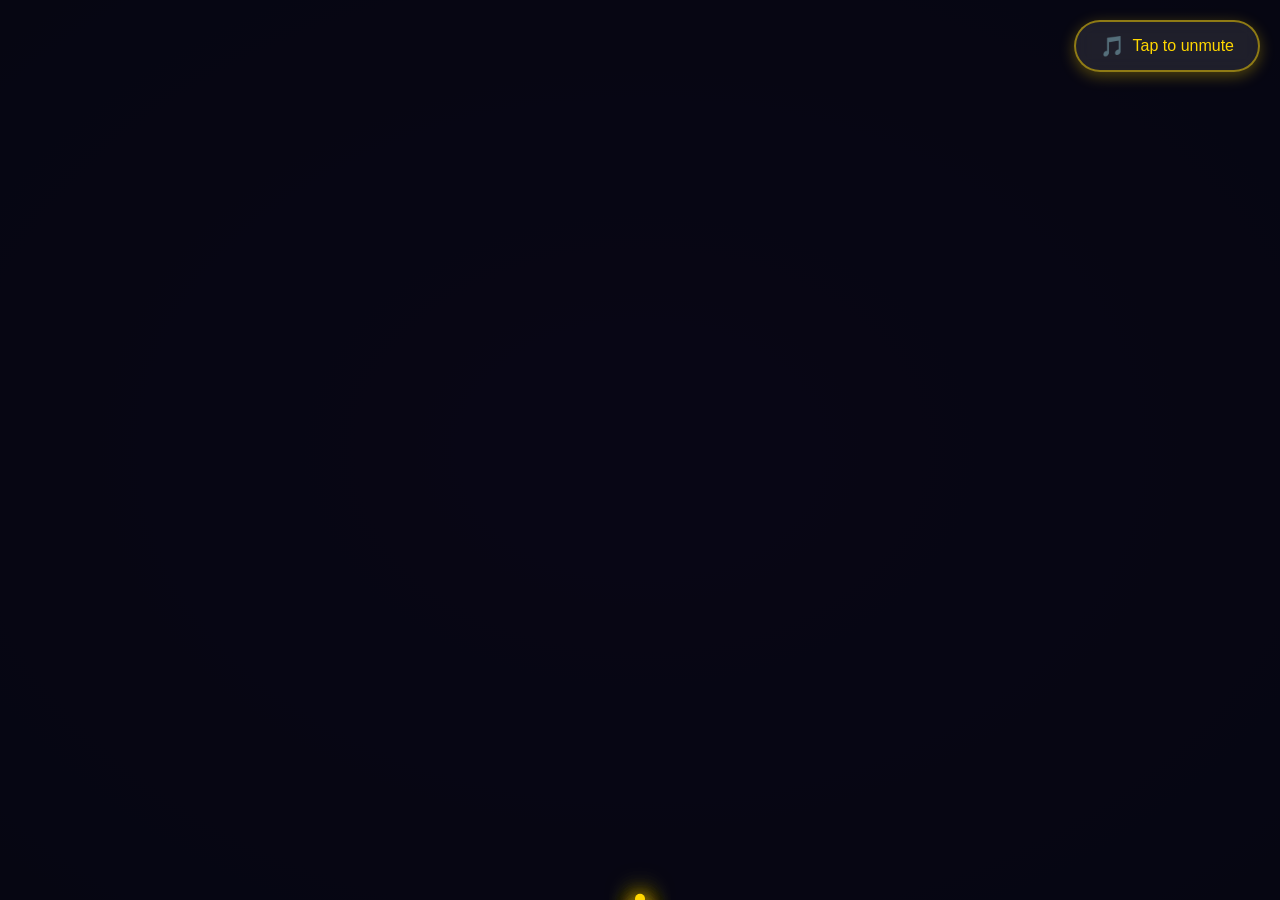
==== commit 8b548fb1: "ito pa bday song" ====
--- a/index.html
+++ b/index.html
@@ -10,7 +10,7 @@
     <!-- BACKGROUND MUSIC (Auto-muted, user can unmute) -->
     <audio id="bgMusic" loop>
         <!-- Replace with your romantic instrumental MP3 -->
-        <source src="romantic-music.mp3" type="audio/mpeg">
+        <source src="bdaysong.mp3" type="audio/mpeg">
     </audio>
     
     <!-- UNMUTE BUTTON -->
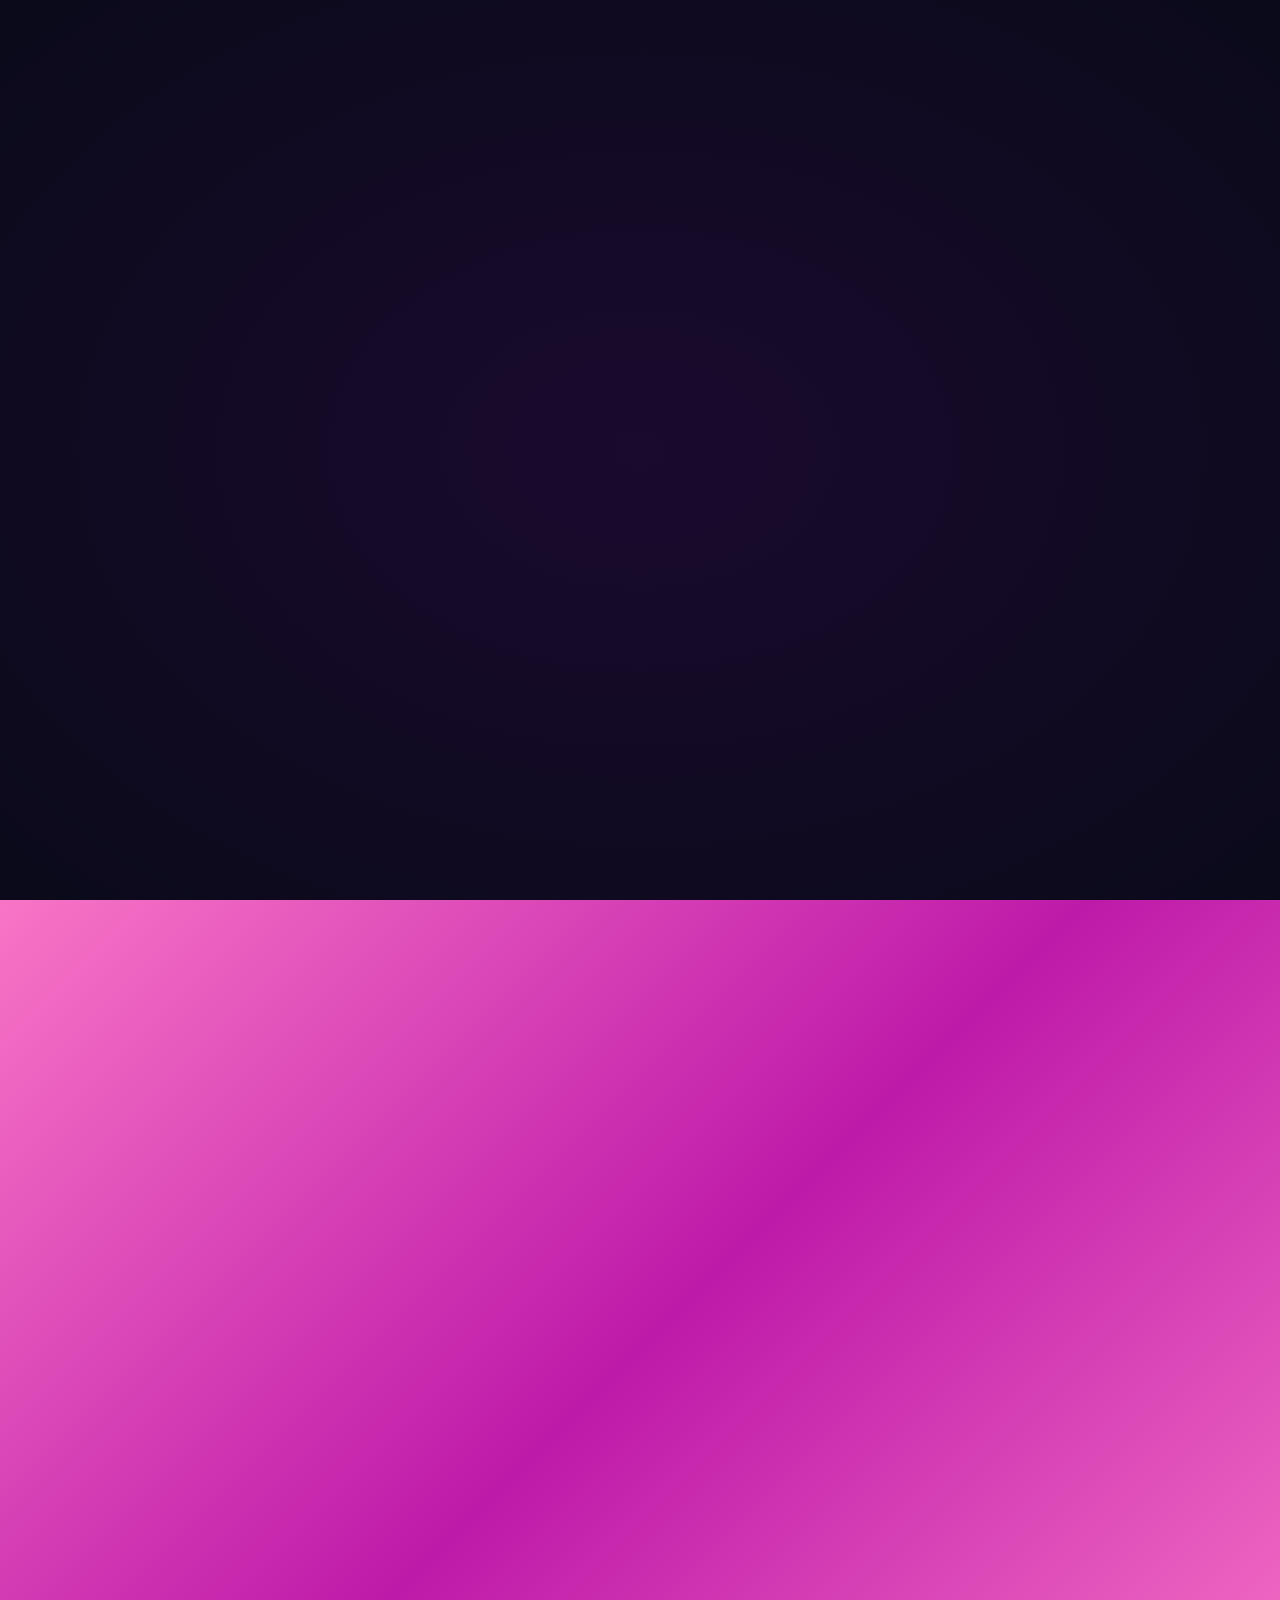
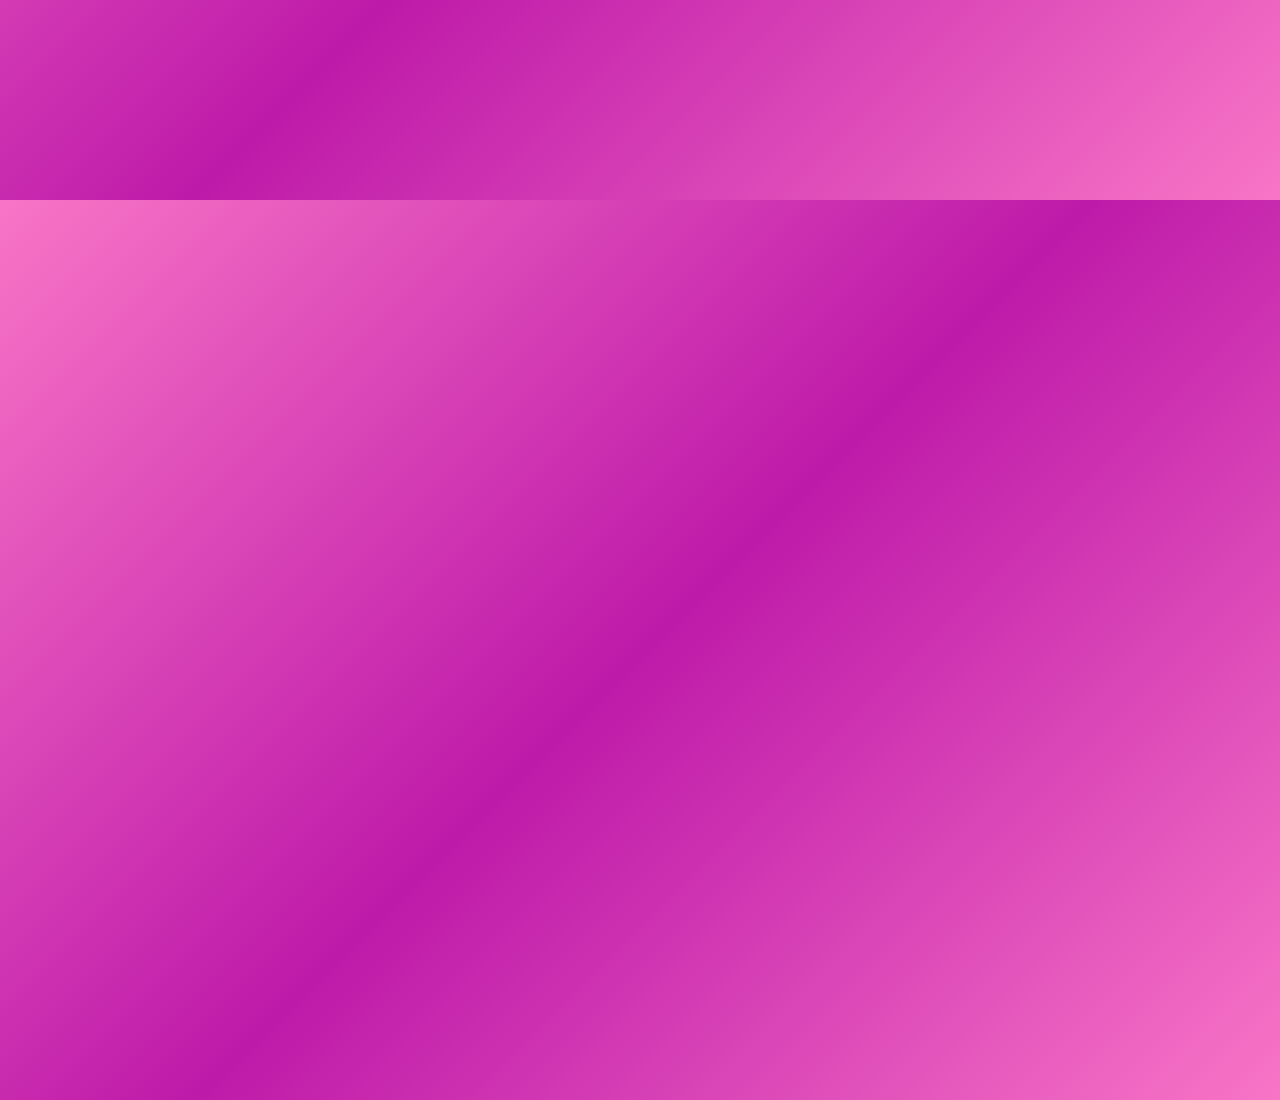
==== commit 1cf8ad42: "try ulit" ====
--- a/index.html
+++ b/index.html
@@ -8,17 +8,17 @@
 </head>
 <body>
     <!-- BACKGROUND MUSIC (Auto-muted, user can unmute) -->
-    <audio id="bgMusic" loop>
+    <audio id="bgMusic"autoplay>
         <!-- Replace with your romantic instrumental MP3 -->
         <source src="bdaysong.mp3" type="audio/mpeg">
     </audio>
     
-    <!-- UNMUTE BUTTON -->
+    <!-- UNMUTE BUTTON 
     <button id="unmuteBtn" class="unmute-btn">
         <span class="music-icon">🎵</span>
         <span class="unmute-text">Tap to unmute</span>
     </button>
-
+-->
     <!-- FIREWORK CANVAS (For opening animation) -->
     <canvas id="fireworkCanvas"></canvas>
 
--- a/style.css
+++ b/style.css
@@ -10,7 +10,7 @@
 body {
     font-family: 'Georgia', 'Times New Roman', serif;
     overflow-x: hidden;
-    background: linear-gradient(135deg, #0a0a1a 0%, #1a0a2e 50%, #2d1347 100%);
+    background: linear-gradient(135deg, #f875c6 0%, #be1aa9 50%, #f875c6 100%);
     position: relative;
     min-height: 100vh;
 }
@@ -106,13 +106,14 @@
    ======================================== */
 .main-content {
     position: relative;
-    z-index: 10;
+    z-index: 200;
     min-height: 100vh;
     display: flex;
     align-items: center;
     justify-content: center;
     padding: 20px;
     transition: opacity 1s ease;
+    pointer-events: none;
 }
 
 .main-content.hidden {
@@ -124,19 +125,19 @@
    FLOATING PHOTOS
    ======================================== */
 .photos-container {
-    position: fixed;
+    position:absolute;
     top: 0;
     left: 0;
-    width: 100%;
-    height: 100%;
+    width: 300%;
+    height: 300%;
     z-index: 5;
     pointer-events: none;
 }
 
 .floating-photo {
     position: absolute;
-    width: 150px;
-    height: 150px;
+    width: 350px;
+    height: 350px;
     border-radius: 15px;
     box-shadow: 
         0 10px 40px rgba(0, 0, 0, 0.5),
@@ -147,6 +148,7 @@
     animation: floatPhoto 20s ease-in-out infinite;
     transition: transform 0.3s ease;
     background: linear-gradient(135deg, #ffd700 0%, #ff69b4 100%);
+    pointer-events: auto;
 }
 
 .floating-photo:hover {
@@ -176,7 +178,7 @@
    ======================================== */
 .center-message {
     position: relative;
-    z-index: 20;
+    z-index: 500;
     text-align: center;
     padding: 40px;
     background: rgba(0, 0, 0, 0.3);
@@ -186,6 +188,7 @@
     box-shadow: 
         0 20px 60px rgba(0, 0, 0, 0.5),
         0 0 40px rgba(255, 215, 0, 0.2);
+    pointer-events: auto;
 }
 
 .birthday-title {
@@ -242,6 +245,7 @@
     height: 100%;
     pointer-events: none;
     z-index: -1;
+    user-select: none;
 }
 
 .sparkle {
@@ -287,6 +291,8 @@
     animation: buttonGlow 2s ease-in-out infinite;
     opacity: 0;
     animation: fadeInScale 1s ease forwards 1s, buttonGlow 2s ease-in-out infinite;
+    z-index: 600;
+    pointer-events: auto;
 }
 
 .wish-button::before {
@@ -338,6 +344,7 @@
     height: 100%;
     pointer-events: none;
     z-index: 15;
+    user-select: none;
 }
 
 .heart {
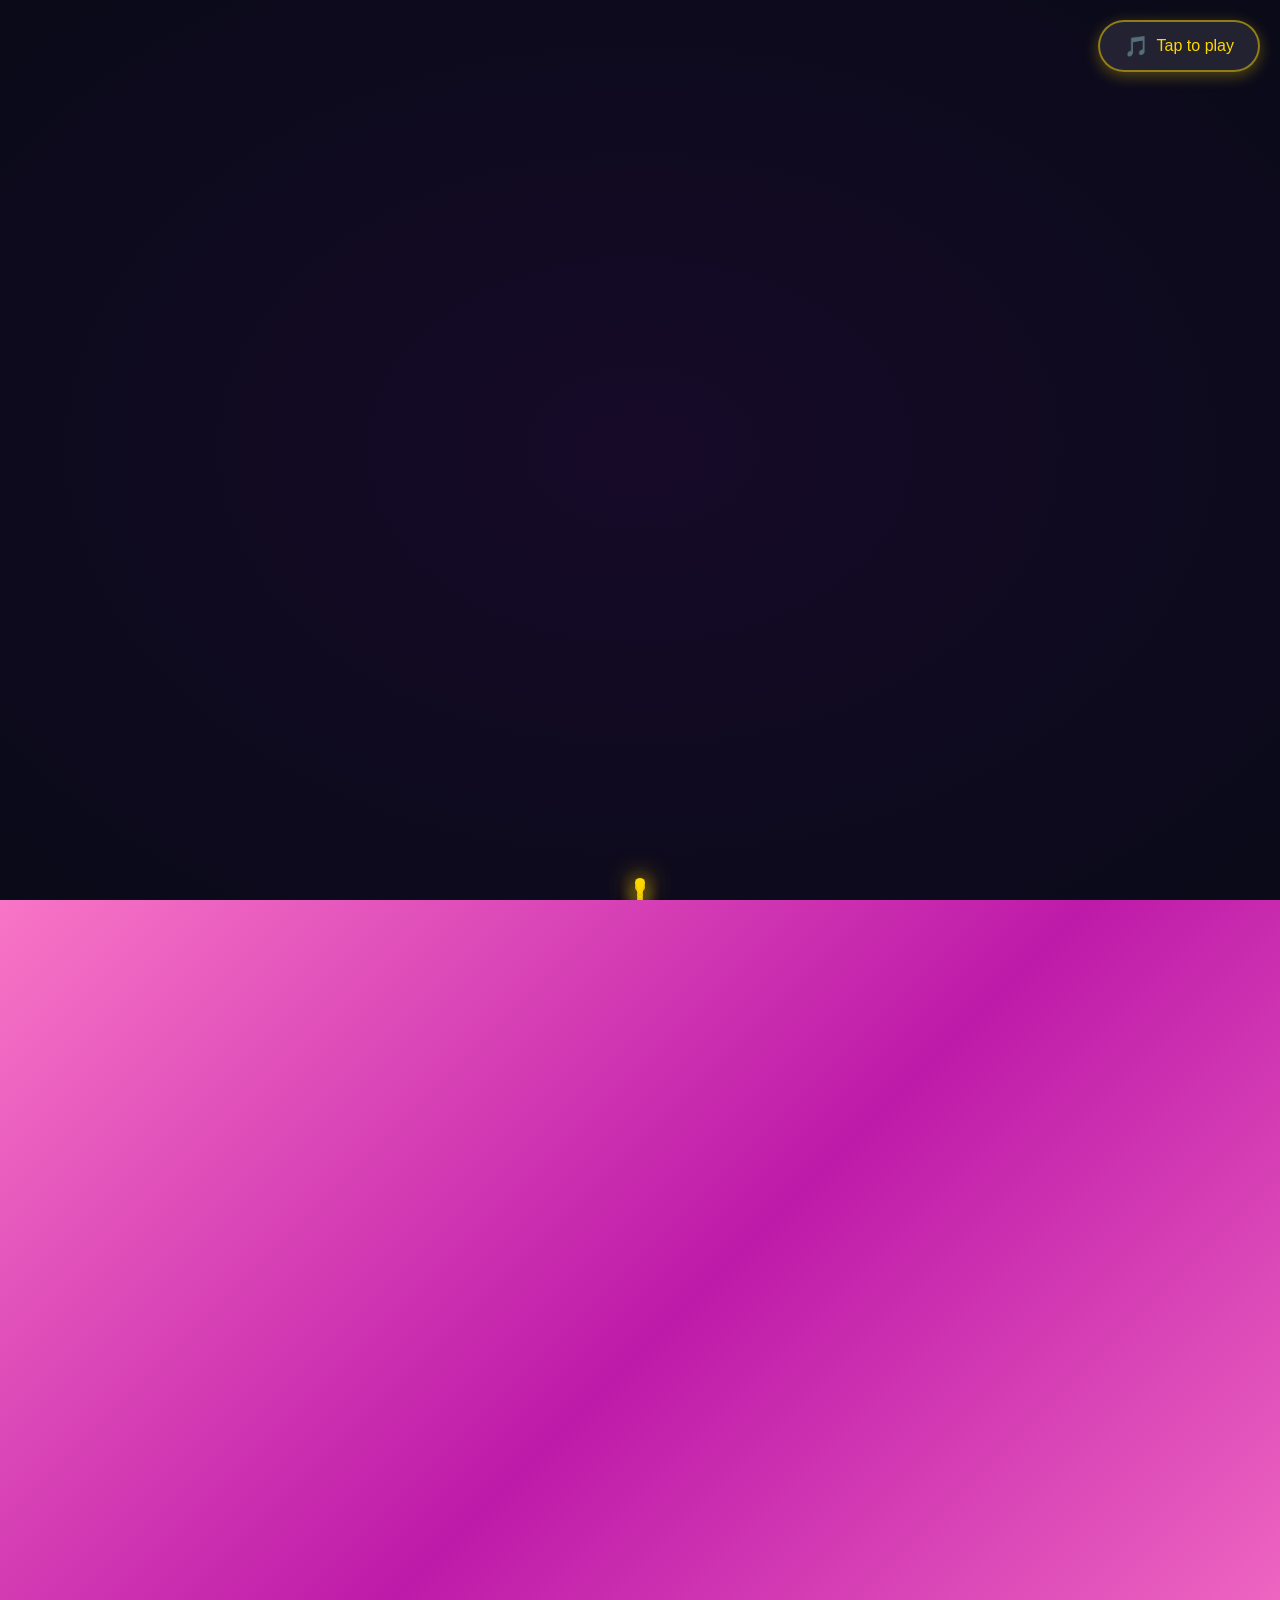
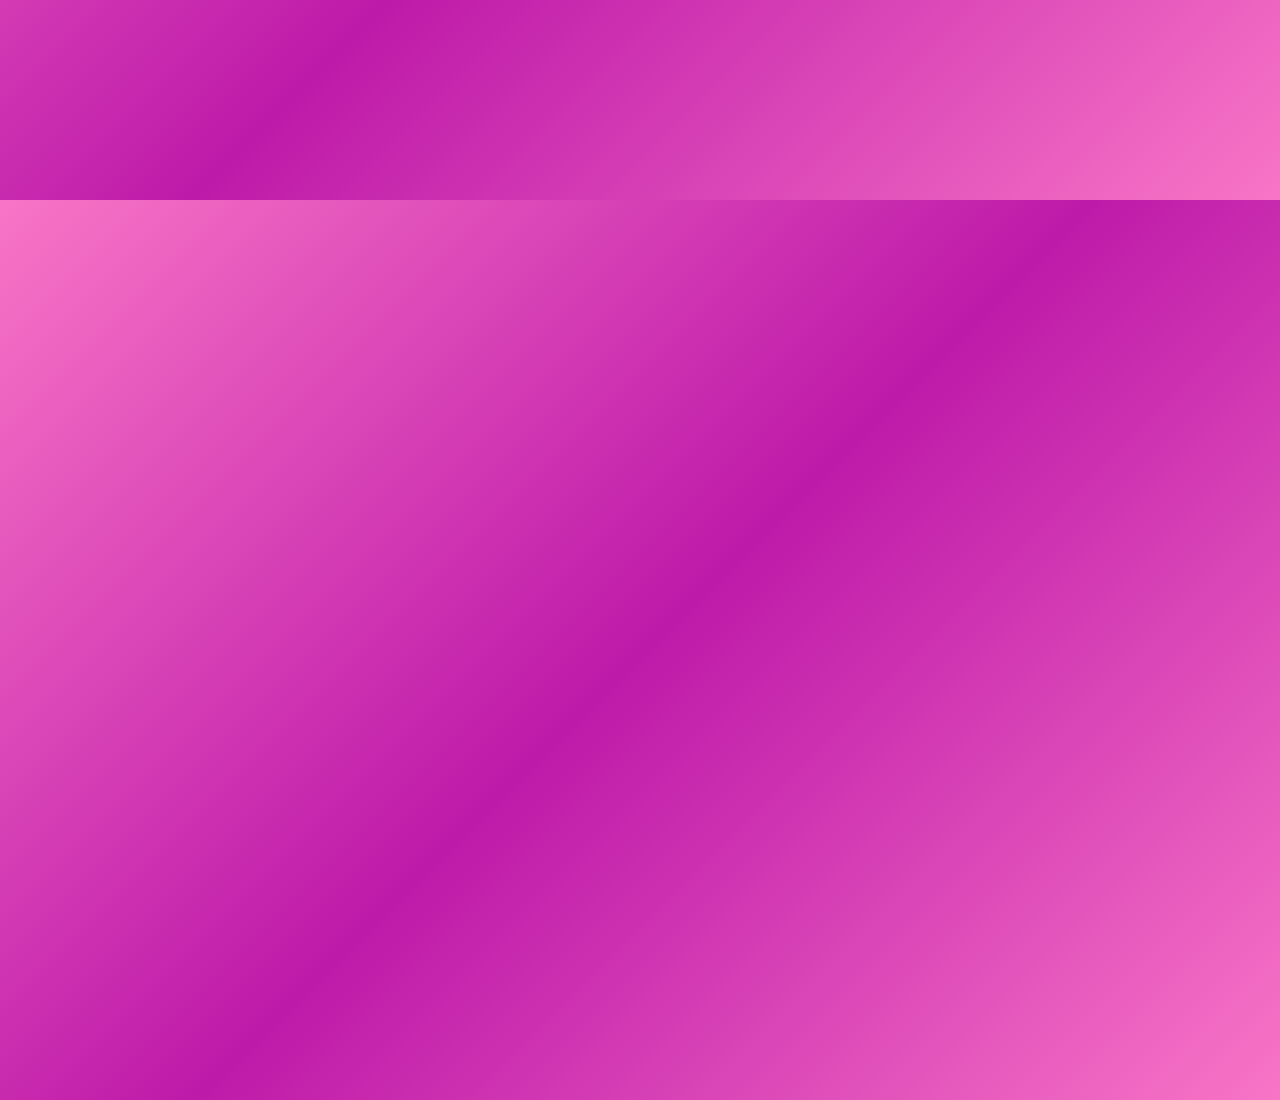
==== commit 79567798: "i hope this works" ====
--- a/index.html
+++ b/index.html
@@ -8,17 +8,18 @@
 </head>
 <body>
     <!-- BACKGROUND MUSIC (Auto-muted, user can unmute) -->
-    <audio id="bgMusic"autoplay>
+    <audio id="bgMusic" loop autoplay>
         <!-- Replace with your romantic instrumental MP3 -->
         <source src="bdaysong.mp3" type="audio/mpeg">
     </audio>
     
-    <!-- UNMUTE BUTTON 
+    <!-- UNMUTE BUTTON -->
+<!-- PLAY/PAUSE MUSIC BUTTON -->
     <button id="unmuteBtn" class="unmute-btn">
         <span class="music-icon">🎵</span>
-        <span class="unmute-text">Tap to unmute</span>
+        <span class="unmute-text">Tap to play</span>
     </button>
--->
+
     <!-- FIREWORK CANVAS (For opening animation) -->
     <canvas id="fireworkCanvas"></canvas>
 
--- a/style.css
+++ b/style.css
@@ -46,7 +46,7 @@
 }
 
 /* ========================================
-   UNMUTE BUTTON
+   PLAY/PAUSE MUSIC BUTTON
    ======================================== */
 .unmute-btn {
     position: fixed;
@@ -76,6 +76,7 @@
 
 .unmute-btn.playing {
     background: rgba(255, 215, 0, 0.2);
+    border-color: rgba(255, 215, 0, 0.8);
 }
 
 .music-icon {
